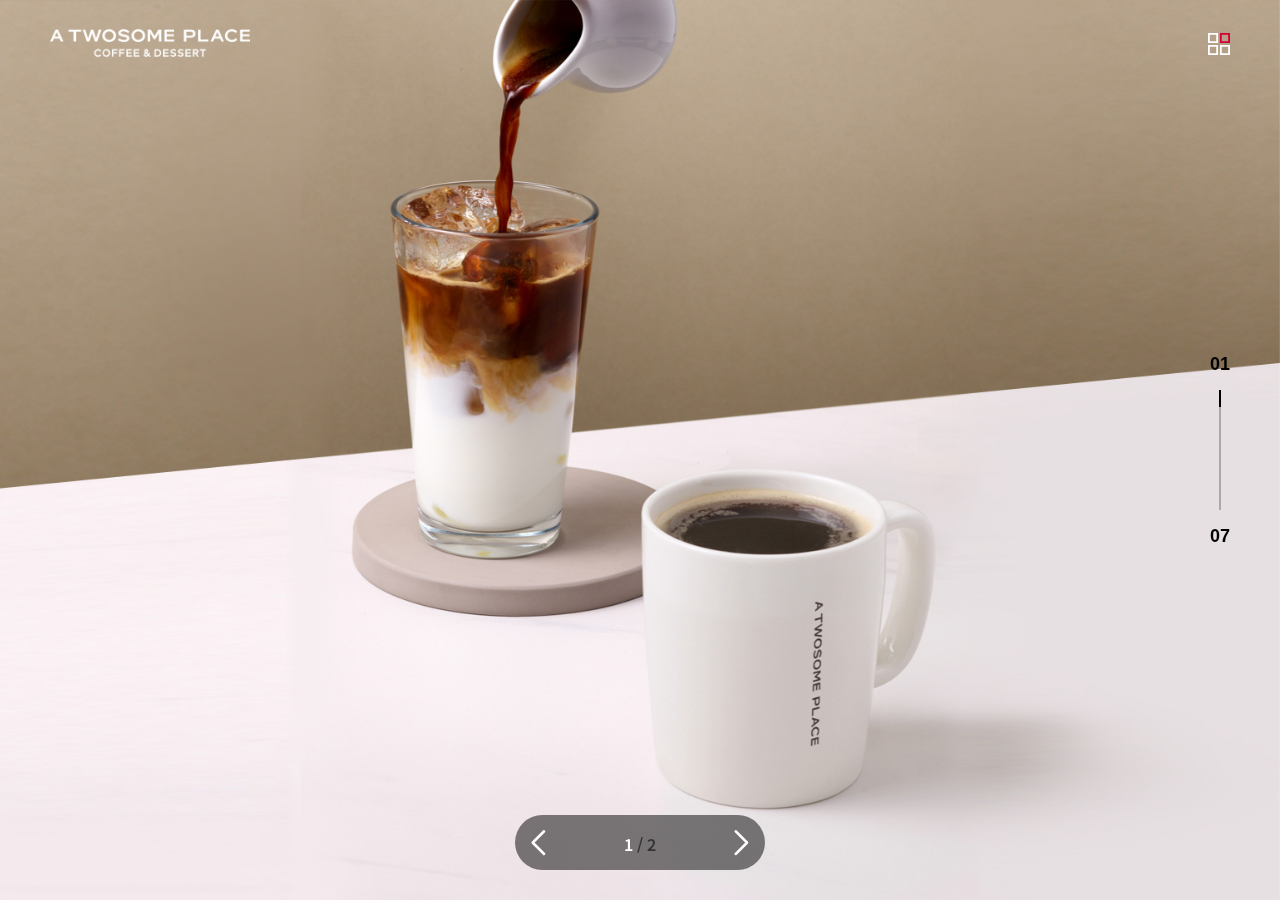
==== project02/index.html @ b37a08b4 "test.." ====
<!DOCTYPE html>
<html lang="ko">
<head>
    <meta charset="UTF-8">
    <meta http-equiv="X-UA-Compatible" content="IE=edge">
    <meta name="viewport" content="width=device-width, initial-scale=1.0">
    <title>투썸플레이스</title>
    
    <link rel="stylesheet" href="css/reset.css">
    <link rel="stylesheet" href="css/header_footer.css">
    <link rel="stylesheet" href="css/main.css">
    
    <link rel="stylesheet" href="https://cdnjs.cloudflare.com/ajax/libs/font-awesome/5.14.0/css/all.min.css">
    <link rel="stylesheet" href="https://unpkg.com/swiper/swiper-bundle.min.css"/>

    <script src="js/jquery-3.6.0.min.js"></script>
    <script src="js/header_footer.js"></script>
    <script src="js/main.js"></script>
</head>
<body>
    <header>
        <h1 class="logo"><a href="javascript:;">A TWOSOME PLACE</a></h1>

        <div class="blank"></div>
        <nav class="gnb">
            <ul>
                <li><a href="javascript:;">투썸플레이스 소개</a>
                    <ul class="submenu">
                        <li><a href="javascript:;">비전체계</a></li>
                        <li><a href="javascript:;">연혁</a></li>
                        <li><a href="javascript:;">BI</a></li>
                    </ul>
                </li>
                <li><a href="javascript:;">메뉴이야기</a>
                    <ul class="submenu">
                        <li><a href="javascript:;">커피이야기</a></li>
                        <li><a href="javascript:;">디저트이야기</a></li>
                        <li><a href="javascript:;">델리이야기</a></li>
                    </ul>
                </li>
                <li><a href="javascript:;">브랜드 지원</a>
                    <ul class="submenu">
                        <li><a href="javascript:;">로스팅 플랜트</a></li>
                        <li><a href="javascript:;">디저트 플랜트</a></li>
                        <li><a href="javascript:;">C&D센터</a></li>
                        <li><a href="javascript:;">SEP센터</a></li>
                    </ul>
                </li>
                <li><a href="javascript:;">가맹점 창업안내</a>
                    <ul class="submenu">
                        <li><a href="javascript:;">가맹점 개설 안내</a></li>
                        <li><a href="javascript:;">온라인 창업상담신청</a></li>
                    </ul>
                </li>
                <li><a href="javascript:;">새소식 & 공지</a>
                    <ul class="submenu">
                        <li><a href="javascript:;">공지사항</a></li>
                        <li><a href="javascript:;">보도자료</a></li>
                    </ul>
                </li>
            </ul>
        </nav>

        <!-- 모바일용 메뉴 -->
        <p class="MO_menu_btn">
            <a href="javascript:;">메뉴열기</a>
        </p>

        <div class="MO_menu_wrap">
            <div class="MO_head">
                <h1 class="logo"><a href="javascript:;">A TWOSOME PLACE</a></h1>
                <p class="close"><a href="javascript:;"></a></p>
            </div>
            <nav class="MO_gnb">
                <ul>
                    <li><a href="javascript:;">투썸플레이스 소개</a>
                        <ul class="submenu">
                            <li><a href="javascript:;">비전체계</a></li>
                            <li><a href="javascript:;">연혁</a></li>
                            <li><a href="javascript:;">BI</a></li>
                        </ul>
                    </li>
                    <li><a href="javascript:;">메뉴이야기</a>
                        <ul class="submenu">
                            <li><a href="javascript:;">커피이야기</a></li>
                            <li><a href="javascript:;">디저트이야기</a></li>
                            <li><a href="javascript:;">델리이야기</a></li>
                        </ul>
                    </li>
                    <li><a href="javascript:;">브랜드 지원</a>
                        <ul class="submenu">
                            <li><a href="javascript:;">로스팅 플랜트</a></li>
                            <li><a href="javascript:;">디저트 플랜트</a></li>
                            <li><a href="javascript:;">C&D센터</a></li>
                            <li><a href="javascript:;">SEP센터</a></li>
                        </ul>
                    </li>
                    <li><a href="javascript:;">가맹점 창업안내</a>
                        <ul class="submenu">
                            <li><a href="javascript:;">가맹점 개설 안내</a></li>
                            <li><a href="javascript:;">온라인 창업상담신청</a></li>
                        </ul>
                    </li>
                    <li><a href="javascript:;">새소식 & 공지</a>
                        <ul class="submenu">
                            <li><a href="javascript:;">공지사항</a></li>
                            <li><a href="javascript:;">보도자료</a></li>
                        </ul>
                    </li>
                </ul>
            </nav>
            <div class="menu-right">
                <!-- 사이드메뉴 -->
                <ul class="side_menu">
                    <li><a href="javascript:;">기업 및 단체구매안내</a></li>
                    <li><a href="javascript:;">Recruit</a></li>
                    <li><a href="javascript:;">가맹상담신청</a></li>
                </ul>
                <!-- sns 아이콘 -->
                <ul class="ico_sns">
                    <li><a href="javascript:;"><i class="fab fa-facebook-f"></i></a></li>
                    <li><a href="javascript:;"><i class="fab fa-instagram"></i></a></li>
                    <li><a href="javascript:;"><i class="fab fa-youtube"></i></a></li>
                </ul>
            </div>
        </div>
    </header>

    <div class="bodywrap">
        <!-- 스크롤 스와이퍼 -->
        <div class="swiper mySwiper first">
            <div class="section-wrap swiper-wrapper">
                <!-- 투썸 이미지 -->
                <section class="section1-slide mainSlide swiper-slide">
                    <div class="swiper infoSwiper01">
                        <div class="swiper-wrapper img-wrap">
                            <div class="swiper-slide"><a class="slide01" href="javascript:;"></a></div>
                            <div class="swiper-slide"><a class="slide02" href="javascript:;"></a></div>
                        </div>
                        <div class="btn-wrap">
                            <div class="swiper-button-next"></div>
                            <div class="swiper-button-prev"></div>
                            <div class="swiper-pagination"></div>
                        </div>
                    </div>
                </section>
                <!-- MENU STORY -->
                <section class="menu-story mainSlide swiper-slide">
                    <div>
                        <div class="contents-wrap">
                            <h1>MENU STORY</h1>
                            <div class="tab-menu">
                                <ul>
                                    <li class="active">
                                        <a href="javascript:;">
                                        <span>전문가의 섬세함으로 완성한 최상의 커피</span>
                                        <strong>COFFEE STORY</strong>
                                    </a></li>
                                    <li><a href="javascript:;">
                                        <span>다양한 프리미엄 케이크 & 디저트</span>
                                        <strong>DESSERT STORY</strong>
                                    </a></li>
                                    <li><a href="javascript:;">
                                        <span>가볍게 즐기는 맛있는 식사, 델리</span>
                                        <strong>DELI STORY</strong>
                                    </a></li>
                                </ul>
                            </div>
                            <div class="tab-content">
                                <div class="tab1 swiper infoSwiper02 active">
                                    <div class="tab-imgbox swiper-wrapper">
                                        <div class="tb-img swiper-slide">
                                            <a href="javascript:;"><img src="img/menu/coffee1.jpg" alt="스페니쉬 연유 라떼"></a>
                                        </div>
                                        <div class="tb-img swiper-slide">
                                            <a href="javascript:;"><img src="img/menu/coffee2.jpg" alt="롱블랙"></a>
                                        </div>
                                        <div class="tb-img swiper-slide">
                                            <a href="javascript:;"><img src="img/menu/coffee3.jpg" alt="TWG 1837 블랙티"></a>
                                        </div>
                                        <div class="tb-img swiper-slide">
                                            <a href="javascript:;"><img src="img/menu/coffee4.jpg" alt="스트로베리 피치 프라페"></a>
                                        </div>
                                    </div>
                                    <div class="btn-wrap">
                                        <div class="swiper-btn swiper-button-next"></div>
                                        <div class="swiper-btn swiper-button-prev"></div>
                                        <div class="txt">스페니쉬 연유 라떼</div>
                                    </div>
                                </div>
                                <div class="tab2 swiper infoSwiper02">
                                    <div class="tab-imgbox swiper-wrapper">
                                        <div class="tb-img swiper-slide">
                                            <a href="javascript:;"><img src="img/menu/dessert1.jpg" alt="스트로베리 초콜릿 생크림"></a>
                                        </div>
                                        <div class="tb-img swiper-slide">
                                            <a href="javascript:;"><img src="img/menu/dessert2.jpg" alt="마스카포네 티라미수"></a>
                                        </div>
                                        <div class="tb-img swiper-slide">
                                            <a href="javascript:;"><img src="img/menu/dessert3.jpg" alt="레드벨벳"></a>
                                        </div>
                                        <div class="tb-img swiper-slide">
                                            <a href="javascript:;"><img src="img/menu/dessert4.jpg" alt="뉴욕 치즈 케이크"></a>
                                        </div>
                                        <div class="tb-img swiper-slide">
                                            <a href="javascript:;"><img src="img/menu/dessert5.jpg" alt="아이스 박스"></a>
                                        </div>
                                        <div class="tb-img swiper-slide">
                                            <a href="javascript:;"><img src="img/menu/dessert6.jpg" alt="마카롱 세트(6개입)"></a>
                                        </div>
                                        <div class="tb-img swiper-slide">
                                            <a href="javascript:;"><img src="img/menu/dessert7.jpg" alt="소프트 아이스크림(컵)"></a>
                                        </div>
                                    </div>
                                    <div class="btn-wrap">
                                        <div class="swiper-btn swiper-button-next"></div>
                                        <div class="swiper-btn swiper-button-prev"></div>
                                        <div class="txt">스트로베리 초콜릿 생크림</div>
                                    </div>
                                </div>
                                <div class="tab3 swiper infoSwiper02">
                                    <div class="tab-imgbox swiper-wrapper">
                                        <div class="tb-img swiper-slide">
                                            <a href="javascript:;"><img src="img/menu/deli1.jpg" alt="B.E.L.T.샌드위치"></a>
                                        </div>
                                        <div class="tb-img swiper-slide">
                                            <a href="javascript:;"><img src="img/menu/deli2.jpg" alt="페스토 햄치즈 파니니"></a>
                                        </div>
                                        <div class="tb-img swiper-slide">
                                            <a href="javascript:;"><img src="img/menu/deli3.jpg" alt="클래식 루벤"></a>
                                        </div>
                                        <div class="tb-img swiper-slide">
                                            <a href="javascript:;"><img src="img/menu/deli4.jpg" alt="그릴드 치킨 샐러드"></a>
                                        </div>
                                        <div class="tb-img swiper-slide">
                                            <a href="javascript:;"><img src="img/menu/deli5.jpg" alt="크루아상"></a>
                                        </div>
                                    </div>
                                    <div class="btn-wrap">
                                        <div class="swiper-btn swiper-button-next"></div>
                                        <div class="swiper-btn swiper-button-prev"></div>
                                        <div class="txt">B.E.L.T.샌드위치</div>
                                    </div>
                                </div>
                            </div>
                        </div>
                    </div>
                    
                </section>
                <!-- 에이리스트 -->
                <section class="alist mainSlide swiper-slide">
                    <div class="bg">
                        <div class="contents-wrap">
                            <h1>에이리스트</h1>
                            <p>TWOSOME <br>
                                IN YOUR MUG, A LIST</p>
                            <p>언제 어디서나 여유롭게 즐기는 에이리스트</p>
                            <p>좋은 커피를 마셔야 비로소 하루가 시작되는 느낌이라면 하루에도 몇 번씩 그윽한 커피 향이 생각난다면 마음속 우선순위에 언제나 커피가 있는 당신이라면 잊지 말고 챙겨야 할 단 하나의 리스트, 투썸플레이스 에이리스트.</p>
                        </div>
                    </div>
                </section>
                <!-- BRAND SUPPORT -->
                <section class="brand mainSlide swiper-slide">
                    <div>
                        <div class="contents-wrap">
                            <h1>BRAND <br>
                                SUPPORT</h1>
                            <div class="content">
                                <div class="swiper infoSwiper03">
                                    <div class="swiper-wrapper">
                                        <div class="con-box swiper-slide">
                                            <div class="con_left">
                                                <p>Roasting Plant</p>
                                                <img src="img/brand/brand1.jpg" alt="로스팅 플랜트">
                                            </div>
                                            <div class="con_right">
                                                <div class="icon"></div>
                                                <a href="javascript:;"><strong>로스팅 플랜트</strong><span>next</span></a>
                                                <p>원두 로스팅부터 고객의 손에 들리는
                                                    한 잔의 커피까지, 최고의 커피 품질을
                                                    만듭니다.</p>
                                            </div>
                                        </div>
                                        <div class="con-box swiper-slide">
                                            <div class="con_left">
                                                <p>Dessert Plant</p>
                                                <img src="img/brand/brand2.jpg" alt="디저트 플랜트">
                                            </div>
                                            <div class="con_right">
                                                <div class="icon icon2"></div>
                                                <a href="javascript:;"><strong>디저트 플랜트</strong><span>next</span></a>
                                                <p>최고의 맛과 품질을 자랑하는
                                                    투썸플레이스의 디저트를 만듭니다.</p>
                                            </div>
                                        </div>
                                        <div class="con-box swiper-slide">
                                            <div class="con_left">
                                                <p>C&D Center</p>
                                                <img src="img/brand/brand3.jpg" alt="C&D센터">
                                            </div>
                                            <div class="con_right">
                                                <div class="icon icon3"></div>
                                                <a href="javascript:;"><strong>C&D센터</strong><span>next</span></a>
                                                <p>창의성을 바탕으로 고부가가치 제품
                                                    개발과 원가경쟁력을 갖춘 제품 체계를
                                                    만들어 고객의 만족도를 높이고,
                                                    더욱 투썸플레이스답게 만들어주는
                                                    곳입니다.</p>
                                            </div>
                                        </div>
                                        <div class="con-box swiper-slide">
                                            <div class="con_left">
                                                <p>SEP Center</p>
                                                <img src="img/brand/brand4.jpg" alt="SEP센터">
                                            </div>
                                            <div class="con_right">
                                                <div class="icon icon4"></div>
                                                <a href="javascript:;"><strong>SEP센터</strong><span>next</span></a>
                                                <p>투썸플레이스 SEP센터는 브랜드 가치를
                                                    만들어 내는 전문가 육성 센터입니다.</p>
                                            </div>
                                        </div>
                                    </div>
                                    <div class="btn-wrap">
                                        <div class="swiper-button-next"></div>
                                        <div class="swiper-button-prev"></div>
                                        <div class="swiper-pagination"></div>
                                    </div>
                                </div>
                            </div>
                        </div>
                    </div>
                </section>
                <!-- FRANCHISE -->
                <section class="franchise mainSlide swiper-slide">
                    <div class="contents-wrap">
                        <div class="txtwrap">
                            <h1>FRANCHISE</h1>
                            <h3>당신의 창업 성공 스토리, <br>
                            투썸플레이스가 함께합니다.</h3>
                            <p>향기로운 커피와 달콤한 디저트가 함께하는 프리미엄 디저트 <br>
                                카페 투썸플레이스. 투썸플레이스의 축적된 경험과 노하우를 <br>
                                바탕으로 여러분의 성공창업을 약속 드립니다.
                            </p>
                            <div class="gobtn">
                                <button>
                                    <a href="javascript:;">창업안내 바로가기<span>next</span></a>
                                    <span class="hover"></span>
                                </button>
                                <button>
                                    <a href="javascript:;">가맹상담 신청<span>next</span></a>
                                    <span class="hover"></span>
                                </button>
                            </div>
                        </div>
                        <!-- 애니메이션 영역 -->
                        <div class="aniwrap">
                            <div class="itembox ani01">
                                <div class="item item01">
                                    <div class="imgbox">
                                        <img src="img/franchise/img_store_01.png" alt="부산송정힐스점">
                                    </div>
                                    <p class="txt">부산송정힐스점</p>
                                </div>
                                <div class="item item02">
                                    <div class="imgbox">
                                        <img src="img/franchise/img_store_02.png" alt="왕산해수욕장점">
                                    </div>
                                    <p class="txt">왕산해수욕장점</p>
                                </div>
                                <div class="item item03">
                                    <div class="imgbox">
                                        <img src="img/franchise/img_store_03.png" alt="앞산스카이타운점">
                                    </div>
                                    <p class="txt">앞산스카이타운점</p>
                                </div>
                                <div class="item item04">
                                    <div class="imgbox">
                                        <img src="img/franchise/img_store_04.png" alt="춘천구봉산점">
                                    </div>
                                    <p class="txt">춘천구봉산점</p>
                                </div>
                                <div class="item item05">
                                    <div class="imgbox">
                                        <img src="img/franchise/img_store_05.png" alt="제주애월하귀점">
                                    </div>
                                    <p class="txt">제주애월하귀점</p>
                                </div>
                                <div class="item item06">
                                    <div class="imgbox">
                                        <img src="img/brand/brand1.jpg" alt="을지트윈타워점">
                                    </div>
                                    <p class="txt">을지트윈타워점</p>
                                </div>
                                <div class="item item07">
                                    <div class="imgbox">
                                        <img src="img/brand/brand2.jpg" alt="부산송정힐스점">
                                    </div>
                                    <p class="txt">부산송정힐스점</p>
                                </div>
                            </div>
                        </div>
                    </div>
                </section>
                <!-- NEWS &NOTICE -->
                <section class="news_notice mainSlide swiper-slide">
                    <div>
                        <div class="contents-wrap">
                            <div class="con-left">
                                <h1>NEWS <br>
                                    &NOTICE</h1>
                                    <div class="navi">
                                        <a class="news active" href="javascript:;">보도자료</a>
                                        <a class="notice" href="javascript:;">공지사항</a>
                                    </div>
                                    <div class="image"><img src="img/main_news_img.png" alt="이미지"></div>
                            </div>
    
                            <div class="con-right">
                                <div class="news-area">
                                    <ul>
                                        <li>
                                            <p>등록된 게시글이 없습니다.</p>
                                        </li>
                                    </ul>
                                </div>
                                <div class="notice-area">
                                    <ul>
                                        <li>
                                            <a href="javascript:;">
                                                <p>공지사항</p>
                                                <h5>고객센터 임시 운영 제한 안내</h5>
                                                <p>2021-11-07</p>
                                            </a>
                                        </li>
                                    </ul>
                                </div>
                            </div>
                        </div>
                    </di>
                </section>
                
                <!-- **푸터영역** -->
                <div id="main_footer" class="mainSlide swiper-slide">
                    <footer>
                        <div class="footerwrap">
                            <div class="footer_top">
                                <div class="ft_left">
                                    <ul>
                                        <li><a href="javascript:;">기업 및 단체구매안내</a></li>
                                        <li><a href="javascript:;">Recruit</a></li>
                                        <li><a href="javascript:;">가맹상담신청</a></li>
                                    </ul>
                                </div>
                                <div class="ft_right">
                                    <div class="adress">
                                        <h3>Address</h3>
                                        <p>서울특별시 중구 을지로 170, 8층(을지로4가, 을지트윈타워)투썸플레이스(주)</p>
                                    </div>
                                    <div class="cs">
                                        <h3>Customer Center</h3>
                                        <p>고객센터 : 1577-4410</p>
                                        <p>팩스 : 02-2058-6777</p>
                                    </div>
                                </div>
                            </div>
                            <div class="footer_bottom">
                                <div>
                                    <div class="ft_menu">
                                        <ul>
                                            <li><a href="javascript:;">이용약관</a></li>
                                            <li><a href="javascript:;">개인정보처리방침</a></li>
                                            <li><a href="javascript:;">위치기반서비스 이용약관</a></li>
                                            <li><a href="javascript:;">이메일 무단수집거부</a></li>
                                            <li><a href="javascript:;">법적고지</a></li>
                                            <li><a href="javascript:;">사업자정보확인</a></li>
                                        </ul>
                                    </div>
                                    <div class="ft_info">
                                        <div class="MO-ft-add">
                                            <div class="adress">
                                                <p>서울특별시 중구 을지로 170, 8층 <br>
                                                    (을지로4가, 을지트윈타워)투썸플레이스(주)</p>
                                            </div>
                                            <div class="cs">
                                                <p>고객센터 : 1577-4410</p>
                                                <p>팩스 : 02-2058-6777</p>
                                            </div>
                                        </div>
                                        <div>
                                            <p>대표이사 : 이영상</p>
                                            <p>개인정보보호책임자 : 장재호</p>
                                            <p>사업자등록번호 : 404-86-01054</p>
                                        </div>
                                        <div>
                                            <p>통신판매업종신고증 : 제 2018-서울중구-0353호</p>
                                            <p>대표이메일 :  helpmaster@twosome.co.kr</p>
                                        </div>
                                    </div>
                                    <div class="copy">
                                        <p>Copyright ⓒ 2021 A TWOSOME PLACE Co., LTD.</p>
                                        <p>All Rights Reserved.</p>
                                    </div>
                                </div>
                                
                                <div class="ft_sns">
                                    <ul class="ico_sns">
                                        <li><a href="javascript:;"><i class="fab fa-facebook-f"></i></a></li>
                                        <li><a href="javascript:;"><i class="fab fa-instagram"></i></a></li>
                                        <li><a href="javascript:;"><i class="fab fa-youtube"></i></a></li>
                                    </ul>
                                </div>
                            </div>
                        </div>
                    </footer>
                </div>
            </div>
            
            <div class="main-scroll-wrap">
                <div>
                    <span class="current">01</span>
                    <div class="swiper-pagination scroll"></div>
                    <span class="total">0</span>
                </div>
            </div>
            
        </div>
    </div>
    
    <!-- <footer>
        <div class="footerwrap">
            <div class="footer_top">
                <div class="ft_left">
                    <ul>
                        <li><a href="javascript:;">기업 및 단체구매안내</a></li>
                        <li><a href="javascript:;">Recruit</a></li>
                        <li><a href="javascript:;">가맹상담신청</a></li>
                    </ul>
                </div>
                <div class="ft_right">
                    <div class="adress">
                        <h3>Address</h3>
                        <p>서울특별시 중구 을지로 170, 8층(을지로4가, 을지트윈타워)투썸플레이스(주)</p>
                    </div>
                    <div class="cs">
                        <h3>Customer Center</h3>
                        <p>고객센터 : 1577-4410</p>
                        <p>팩스 : 02-2058-6777</p>
                    </div>
                </div>
            </div>
            <div class="footer_bottom">
                <div>
                    <div class="ft_menu">
                        <ul>
                            <li><a href="javascript:;">이용약관</a></li>
                            <li><a href="javascript:;">개인정보처리방침</a></li>
                            <li><a href="javascript:;">위치기반서비스 이용약관</a></li>
                            <li><a href="javascript:;">이메일 무단수집거부</a></li>
                            <li><a href="javascript:;">법적고지</a></li>
                            <li><a href="javascript:;">사업자정보확인</a></li>
                        </ul>
                    </div>
                    <div class="ft_info">
                        <div>
                            <p>대표이사 : 이영상</p>
                            <p>개인정보보호책임자 : 장재호</p>
                            <p>사업자등록번호 : 404-86-01054</p>
                        </div>
                        <div>
                            <p>통신판매업종신고증 : 제 2018-서울중구-0353호</p>
                            <p>대표이메일 :  helpmaster@twosome.co.kr</p>
                        </div>
                    </div>
                    <div class="copy">
                        <p>Copyright ⓒ 2021 A TWOSOME PLACE Co., LTD.</p>
                        <p>All Rights Reserved.</p>
                    </div>
                </div>
                
                <div class="ft_sns">
                    <ul class="ico_sns">
                        <li><a href="javascript:;"><i class="fab fa-facebook-f"></i></a></li>
                        <li><a href="javascript:;"><i class="fab fa-instagram"></i></a></li>
                        <li><a href="javascript:;"><i class="fab fa-youtube"></i></a></li>
                    </ul>
                </div>
            </div>
        </div>
    </footer> -->

    <script src="https://unpkg.com/swiper/swiper-bundle.min.js"></script>
    <script>
        // 모바일에서만 드래그 가능
        function isMobile() {return /Android|webOS|iPhone|iPad|iPod|BlackBerry|IEMobile|Opera Mini/i.test(navigator.userAgent);}

        
        // 메인페이지 스크롤슬라이드
        // var Myswiper = new Swiper(".mySwiper.first", {
        //     direction: "vertical",
        //     autoHeight : true,    //자동높이조절
        //     slidesPerView: "auto",
        //     spaceBetween: 0,
        //     speed: 1000,
        //     mousewheel: true,
        //     allowTouchMove : false,  //드래그 금지 (true: 드래그 가능)
        //     // touchRatio: 0,    //드래그 금지(이거아님)
        //     pagination: {
        //         el: ".swiper-pagination.scroll",
        //         type: "progressbar",
        //     },

        //     // 첫번째 섹션 header만 흰색
        //     on:{
                
        //         activeIndexChange:function(){
        //             var color_fff = function(){$('header>nav.gnb a').css('color','#fff');};
        //             var logo_white = function(){$('header>h1.logo>a').css('background-image','url(img/logo/logo_white.png)');};
        //             var menu_ico_white = function(){$('header>.MO_menu_btn>a').css('background-image','url(img/icon/ico_menu_white.svg)');};

        //             var color_333 = function(){$('header>nav.gnb a').css('color','#333');};
        //             var logo_black = function(){$('header>h1.logo>a').css('background-image','url(img/logo/logo_black.png)');};
        //             var menu_ico_black = function(){$('header>.MO_menu_btn>a').css('background-image','url(img/icon/ico_menu_black.svg)');};

        //             if(this.realIndex == 0){
        //                 // $('header>nav.gnb a').css('color','#fff');
        //                 // $('header>h1.logo>a').css('background-image','url(img/logo/logo_white.png)');
        //                 // $('header>.MO_menu_btn>a').css('background-image','url(img/icon/ico_menu_white.svg)');
        //                 color_fff();
        //                 logo_white();
        //                 menu_ico_white();
        //                 $('header>nav.gnb').mouseover(function(){
        //                     // $('header').addClass('on');
        //                     // $('header>nav.gnb a').css('color','#333');
        //                     // $('header>h1.logo>a').css('background-image','url(img/logo/logo_black.png)');
        //                     // $('header>.MO_menu_btn>a').css('background-image','url(img/icon/ico_menu_black.svg)');
        //                     color_333();
        //                     logo_black();
        //                     menu_ico_black();
        //                     $('header>nav.gnb .submenu, header>.blank').stop().slideDown();
        //                 });
        //                 $('header>nav.gnb').mouseout(function(){
        //                     // $('header').removeClass('on');
        //                     // $('header>nav.gnb a').css('color','#fff');
        //                     // $('header>h1.logo>a').css('background-image','url(img/logo/logo_white.png)');
        //                     // $('header>.MO_menu_btn>a').css('background-image','url(img/icon/ico_menu_white.svg)');
        //                     color_fff();
        //                     logo_white();
        //                     menu_ico_white();
        //                     $('header>nav.gnb .submenu, header>.blank').stop().slideUp();
        //                 });

        //             }else{
        //                 // $('header>nav.gnb a').css('color','#333');
        //                 // $('header>h1.logo>a').css('background-image','url(img/logo/logo_black.png)');
        //                 // $('header>.MO_menu_btn>a').css('background-image','url(img/icon/ico_menu_black.svg)');
        //                 color_333();
        //                 logo_black();
        //                 menu_ico_black();
        //             }
        //         },
        //         // 메인페이지 슬라이드 번호
        //         slideChange:function(){
        //             // alert(this.activeIndex+1);
        //             var actvIndex= this.activeIndex + 1
        //             $('.main-scroll-wrap span.current').html('0' + actvIndex);
        //         },

        //         // 마지막슬라이드(푸터영역) 높이값 조정
        //         reachEnd:function () {
        //             var ftHeight = $('#main_footer>footer').height();
        //             // console.log(ftHeight);
        //             new_ftHeight = ftHeight+100;
        //             $('#main_footer').height(new_ftHeight);
        //         }
        //     },
        // });

        MainSwiper()
        function MainSwiper() {
            // if(ww > 768 && Myswiper == undefined){
                if(isMobile() == false){    // PC버전
                    // alert('PC');
                    // var Myswiper = new Swiper(".mySwiper.first", {
                    //     direction: "vertical",
                    //     autoHeight : true,    //자동높이조절
                    //     slidesPerView: "auto",
                    //     spaceBetween: 0,
                    //     speed: 1000,
                    //     mousewheel: true,
                    //     allowTouchMove : false,  //드래그 금지 (true: 드래그 가능)
                    //     // touchRatio: 0,    //드래그 금지(이거아님)
                    //     pagination: {
                    //         el: ".swiper-pagination.scroll",
                    //         type: "progressbar",
                    //     },

                    //     // 첫번째 섹션 header만 흰색
                    //     on:{
                    //         activeIndexChange:function(){
                    //             var header_white = function(){
                    //                 $('header>nav.gnb a').css('color','#fff');
                    //                 $('header>h1.logo>a').css('background-image','url(img/logo/logo_white.png)');
                    //                 $('header>.MO_menu_btn>a').css('background-image','url(img/icon/ico_menu_white.svg)');
                    //             };
                    //             var header_black = function(){
                    //                 $('header>nav.gnb a').css('color','#333');
                    //                 $('header>h1.logo>a').css('background-image','url(img/logo/logo_black.png)');
                    //                 $('header>.MO_menu_btn>a').css('background-image','url(img/icon/ico_menu_black.svg)');
                    //             };

                    //             if(this.realIndex == 0){
                    //                 header_white();
                    //                 $('header>nav.gnb').mouseover(function(){
                    //                     header_black();
                    //                     $('header>nav.gnb .submenu, header>.blank').stop().slideDown();
                    //                 });
                    //                 $('header>nav.gnb').mouseout(function(){
                    //                     $('header>nav.gnb a, header>h1.logo>a, header>.MO_menu_btn>a').removeAttr("style");
                    //                     $('header>nav.gnb .submenu, header>.blank').stop().slideUp();
                    //                 });

                    //             }else{
                    //                 header_black();
                    //                 $('header>nav.gnb').mouseout(function(){
                    //                     header_black();
                    //                     $('header>nav.gnb .submenu, header>.blank').stop().slideUp();
                    //                 });
                    //             }

                    //             // 6,7 페이지에서 헤더 백그라운드 및 블러처리
                    //             if(this.realIndex >= 5){
                    //                 $('header').css({
                    //                     'background': 'rgba(255, 255, 255, 0.8)',
                    //                     'backdrop-filter': 'blur(5px)'
                    //                 });
                    //             }else{
                    //                 $('header').removeAttr("style");
                    //             }
                                
                    //         },
                    //         // 메인페이지 슬라이드 번호
                    //         slideChange:function(){
                    //             // alert(this.activeIndex+1);
                    //             var actvIndex= this.activeIndex + 1
                    //             $('.main-scroll-wrap span.current').html('0' + actvIndex);
                    //         },

                    //         // 마지막슬라이드(푸터영역) 높이값 조정
                    //         reachEnd:function () {
                    //             var ftHeight = $('#main_footer>footer').height();
                    //             // console.log(ftHeight);
                    //             new_ftHeight = ftHeight+100;
                    //             $('#main_footer').height(new_ftHeight);
                    //         }
                    //     },
                    // });

                    var Myswiper = new Swiper(".mySwiper.first", {
                        direction: "vertical",
                        autoHeight : true,    //자동높이조절
                        slidesPerView: "auto",
                        spaceBetween: 0,
                        speed: 1000,
                        mousewheel: true,
                        allowTouchMove : false,  //드래그 금지 (true: 드래그 가능)
                        // touchRatio: 0,    //드래그 금지(이거아님)
                        pagination: {
                            el: ".swiper-pagination.scroll",
                            type: "progressbar",
                        },

                        freeMode: true,     //섹션 여러개보이기(해상도 768보다 작을때에만)

                        // 첫번째 섹션 header만 흰색
                        on:{
                            activeIndexChange:function(){
                                var header_white = function(){
                                    $('header>nav.gnb a').css('color','#fff');
                                    $('header>h1.logo>a').css('background-image','url(img/logo/logo_white.png)');
                                    $('header>.MO_menu_btn>a').css('background-image','url(img/icon/ico_menu_white.svg)');
                                };
                                var header_black = function(){
                                    $('header>nav.gnb a').css('color','#333');
                                    $('header>h1.logo>a').css('background-image','url(img/logo/logo_black.png)');
                                    $('header>.MO_menu_btn>a').css('background-image','url(img/icon/ico_menu_black.svg)');
                                };

                                if(this.realIndex == 0){
                                    header_white();
                                    $('header>nav.gnb').mouseover(function(){
                                        header_black();
                                        $('header>nav.gnb .submenu, header>.blank').stop().slideDown();
                                    });
                                    $('header>nav.gnb').mouseout(function(){
                                        $('header>nav.gnb a, header>h1.logo>a, header>.MO_menu_btn>a').removeAttr("style");
                                        $('header>nav.gnb .submenu, header>.blank').stop().slideUp();
                                    });

                                }else{
                                    header_black();
                                    $('header>nav.gnb').mouseout(function(){
                                        header_black();
                                        $('header>nav.gnb .submenu, header>.blank').stop().slideUp();
                                    });
                                }

                                // 6,7 페이지에서 헤더 백그라운드 및 블러처리
                                if(this.realIndex >= 5){
                                    $('header').css({
                                        'background': 'rgba(255, 255, 255, 0.8)',
                                        'backdrop-filter': 'blur(5px)'
                                    });
                                }else{
                                    $('header').removeAttr("style");
                                }
                                
                            },
                            // 메인페이지 슬라이드 번호
                            slideChange:function(){
                                // alert(this.activeIndex+1);
                                var actvIndex= this.activeIndex + 1
                                $('.main-scroll-wrap span.current').html('0' + actvIndex);
                            },

                            // 마지막슬라이드(푸터영역) 높이값 조정
                            reachEnd:function () {
                                var ftHeight = $('#main_footer>footer').height();
                                // console.log(ftHeight);
                                new_ftHeight = ftHeight+100;
                                $('#main_footer').height(new_ftHeight);
                            }
                        },
                        
                        breakpoints: {
                            // 768px 보다 클 경우
                            768: {
                                freeMode: false,
                            
                                // 첫번째 섹션 header만 흰색
                                on:{
                                    activeIndexChange:function(){
                                        alert('d')
                                        var header_white = function(){
                                            $('header>nav.gnb a').css('color','#fff');
                                            $('header>h1.logo>a').css('background-image','url(img/logo/logo_white.png)');
                                            $('header>.MO_menu_btn>a').css('background-image','url(img/icon/ico_menu_white.svg)');
                                        };
                                        var header_black = function(){
                                            $('header>nav.gnb a').css('color','#333');
                                            $('header>h1.logo>a').css('background-image','url(img/logo/logo_black.png)');
                                            $('header>.MO_menu_btn>a').css('background-image','url(img/icon/ico_menu_black.svg)');
                                        };

                                        if(this.realIndex == 0){
                                            header_white();
                                            $('header>nav.gnb').mouseover(function(){
                                                header_black();
                                                $('header>nav.gnb .submenu, header>.blank').stop().slideDown();
                                            });
                                            $('header>nav.gnb').mouseout(function(){
                                                $('header>nav.gnb a, header>h1.logo>a, header>.MO_menu_btn>a').removeAttr("style");
                                                $('header>nav.gnb .submenu, header>.blank').stop().slideUp();
                                            });

                                        }else{
                                            header_black();
                                            $('header>nav.gnb').mouseout(function(){
                                                header_black();
                                                $('header>nav.gnb .submenu, header>.blank').stop().slideUp();
                                            });
                                        }

                                        // 6,7 페이지에서 헤더 백그라운드 및 블러처리
                                        if(this.realIndex >= 5){
                                            $('header').css({
                                                'background': 'rgba(255, 255, 255, 0.8)',
                                                'backdrop-filter': 'blur(5px)'
                                            });
                                        }else{
                                            $('header').removeAttr("style");
                                        }
                                        
                                    },
                                    // // 메인페이지 슬라이드 번호
                                    // slideChange:function(){
                                    //     // alert(this.activeIndex+1);
                                    //     var actvIndex= this.activeIndex + 1
                                    //     $('.main-scroll-wrap span.current').html('0' + actvIndex);
                                    // },
                                },
                            }
                        }
                    });

                    // console.log(Myswiper)
                }if(isMobile() == true){    // 모바일버전
                    // alert('모바일');
                    var Myswiper = new Swiper(".mySwiper.first", {
                        direction: "vertical",
                        autoHeight : true,    //자동높이조절
                        slidesPerView: "auto",
                        spaceBetween: 0,
                        speed: 1000,
                        mousewheel: true,
                        allowTouchMove : true,  //드래그 금지 (true: 드래그 가능)
                        // touchRatio: 0,    //드래그 금지(이거아님)
                        pagination: {
                            el: ".swiper-pagination.scroll",
                            type: "progressbar",
                        },

                        // 첫번째 섹션 header만 흰색
                        on:{
                            activeIndexChange:function(){
                                var header_white = function(){
                                    $('header>nav.gnb a').css('color','#fff');
                                    $('header>h1.logo>a').css('background-image','url(img/logo/logo_white.png)');
                                    $('header>.MO_menu_btn>a').css('background-image','url(img/icon/ico_menu_white.svg)');
                                };
                                var header_black = function(){
                                    $('header>nav.gnb a').css('color','#333');
                                    $('header>h1.logo>a').css('background-image','url(img/logo/logo_black.png)');
                                    $('header>.MO_menu_btn>a').css('background-image','url(img/icon/ico_menu_black.svg)');
                                };

                                if(this.realIndex == 0){
                                    header_white();
                                    $('header>nav.gnb').mouseover(function(){
                                        header_black();
                                        $('header>nav.gnb .submenu, header>.blank').stop().slideDown();
                                    });
                                    $('header>nav.gnb').mouseout(function(){
                                        $('header>nav.gnb a, header>h1.logo>a, header>.MO_menu_btn>a').removeAttr("style");
                                        $('header>nav.gnb .submenu, header>.blank').stop().slideUp();
                                    });

                                }else{
                                    header_black();
                                    $('header>nav.gnb').mouseout(function(){
                                        header_black();
                                        $('header>nav.gnb .submenu, header>.blank').stop().slideUp();
                                    });
                                }

                                // 6,7 페이지에서 헤더 백그라운드 및 블러처리
                                if(this.realIndex >= 5){
                                    $('header').css({
                                        'background': 'rgba(255, 255, 255, 0.8)',
                                        'backdrop-filter': 'blur(5px)'
                                    });
                                }else{
                                    $('header').removeAttr("style");
                                }
                                
                            },
                            // 메인페이지 슬라이드 번호
                            slideChange:function(){
                                // alert(this.activeIndex+1);
                                var actvIndex= this.activeIndex + 1
                                $('.main-scroll-wrap span.current').html('0' + actvIndex);
                            },

                            // 마지막슬라이드(푸터영역) 높이값 조정
                            reachEnd:function () {
                                var ftHeight = $('#main_footer>footer').height();
                                // console.log(ftHeight);
                                new_ftHeight = ftHeight+100;
                                $('#main_footer').height(new_ftHeight);
                            }
                        },
                    });
                }
            }
            // if (ww <= 768 && Myswiper != undefined) {
            // // } if (ww <= 768) {
            //     Myswiper.destroy();
            //     Myswiper = undefined;
            //     $('.bodywrap>.mySwiper').removeClass('swiper');
            //     $('.bodywrap section.mainSlide').removeClass('swiper-slide');
            //     $('.bodywrap section,section>div').removeAttr('style');
            // }
        // }
        // MainSwiper();

        // $(window).on('resize', function () {
        //     ww = $(window).width();
        //     resizeSwiper()
        // });

        // $(window).on('resize',function(){
        //     // ww = $(window).width();
        //     resizeSwiper();
        // });

        function resizeSwiper(){
            var ww = $(window).width();
            if(ww > 768){
                // $('.bodywrap>.mySwiper').addClass('swiper').addClass('first');
                // $('.bodywrap>.mySwiper>.section-wrap').addClass('swiper-wrapper');
                // $('.bodywrap>.mySwiper>.section-wrap>section').addClass('swiper-slide');
                // MainSwiper(); 
            }if(ww <= 768){
                // $('.bodywrap>.mySwiper').removeClass().addClass('mySwiper');
                // // $('.bodywrap>.mySwiper>.section-wrap').removeClass('swiper-wrapper');
                // $('.bodywrap>.mySwiper>.section-wrap').removeClass('swiper-wrapper').removeAttr('aria-live');
                // $('.bodywrap>.mySwiper>.section-wrap>section').removeClass('swiper-slide');

                // $('.bodywrap>.mySwiper').on('wheel', function(e){
                //     console.log('whell');
                //     return false;
                // });
            
                // var MOswiper = new Swiper(".mySwiper.first", {
                //     direction: "vertical",
                //     slidesPerView: "auto",
                //     freeMode: true,
                //     scrollbar: {
                //     el: ".swiper-scrollbar",
                //     },
                //     mousewheel: true,
                // });

                // $('.bodywrap>.mySwiper').removeAttr('style').css({'height': '100%'});
                // $('.bodywrap>.mySwiper>.section-wrap').removeAttr('style').css({'height': '100%', 'display': 'block'});
            }
        }
        resizeSwiper();
        

        // 메인페이지 스크롤슬라이드
        // if(isMobile() == false){    // PC버전
        //     // alert('PC');
        //     var Myswiper = new Swiper(".mySwiper.first", {
        //         direction: "vertical",
        //         autoHeight : true,    //자동높이조절
        //         slidesPerView: "auto",
        //         spaceBetween: 0,
        //         speed: 1000,
        //         mousewheel: true,
        //         allowTouchMove : false,  //드래그 금지 (true: 드래그 가능)
        //         // touchRatio: 0,    //드래그 금지(이거아님)
        //         pagination: {
        //             el: ".swiper-pagination.scroll",
        //             type: "progressbar",
        //         },

        //         // 첫번째 섹션 header만 흰색
        //         on:{
        //             activeIndexChange:function(){
        //                 var header_white = function(){
        //                     $('header>nav.gnb a').css('color','#fff');
        //                     $('header>h1.logo>a').css('background-image','url(img/logo/logo_white.png)');
        //                     $('header>.MO_menu_btn>a').css('background-image','url(img/icon/ico_menu_white.svg)');
        //                 };
        //                 var header_black = function(){
        //                     $('header>nav.gnb a').css('color','#333');
        //                     $('header>h1.logo>a').css('background-image','url(img/logo/logo_black.png)');
        //                     $('header>.MO_menu_btn>a').css('background-image','url(img/icon/ico_menu_black.svg)');
        //                 };

        //                 if(this.realIndex == 0){
        //                     header_white();
        //                     $('header>nav.gnb').mouseover(function(){
        //                         header_black();
        //                         $('header>nav.gnb .submenu, header>.blank').stop().slideDown();
        //                     });
        //                     $('header>nav.gnb').mouseout(function(){
        //                         $('header>nav.gnb a, header>h1.logo>a, header>.MO_menu_btn>a').removeAttr("style");
        //                         $('header>nav.gnb .submenu, header>.blank').stop().slideUp();
        //                     });

        //                 }else{
        //                     header_black();
        //                     $('header>nav.gnb').mouseout(function(){
        //                         header_black();
        //                         $('header>nav.gnb .submenu, header>.blank').stop().slideUp();
        //                     });
        //                 }

        //                 // 6,7 페이지에서 헤더 백그라운드 및 블러처리
        //                 if(this.realIndex >= 5){
        //                     $('header').css({
        //                         'background': 'rgba(255, 255, 255, 0.8)',
        //                         'backdrop-filter': 'blur(5px)'
        //                     });
        //                 }else{
        //                     $('header').removeAttr("style");
        //                 }
                        
        //             },
        //             // 메인페이지 슬라이드 번호
        //             slideChange:function(){
        //                 // alert(this.activeIndex+1);
        //                 var actvIndex= this.activeIndex + 1
        //                 $('.main-scroll-wrap span.current').html('0' + actvIndex);
        //             },

        //             // 마지막슬라이드(푸터영역) 높이값 조정
        //             reachEnd:function () {
        //                 var ftHeight = $('#main_footer>footer').height();
        //                 // console.log(ftHeight);
        //                 new_ftHeight = ftHeight+100;
        //                 $('#main_footer').height(new_ftHeight);
        //             }
        //         },
        //     });

        // }if(isMobile() == true){    // 모바일버전
        //     // alert('모바일');
        //     var Myswiper = new Swiper(".mySwiper.first", {
        //         direction: "vertical",
        //         autoHeight : true,    //자동높이조절
        //         slidesPerView: "auto",
        //         spaceBetween: 0,
        //         speed: 1000,
        //         mousewheel: true,
        //         allowTouchMove : true,  //드래그 금지 (true: 드래그 가능)
        //         // touchRatio: 0,    //드래그 금지(이거아님)
        //         pagination: {
        //             el: ".swiper-pagination.scroll",
        //             type: "progressbar",
        //         },

        //         // 첫번째 섹션 header만 흰색
        //         on:{
        //             activeIndexChange:function(){
        //                 var header_white = function(){
        //                     $('header>nav.gnb a').css('color','#fff');
        //                     $('header>h1.logo>a').css('background-image','url(img/logo/logo_white.png)');
        //                     $('header>.MO_menu_btn>a').css('background-image','url(img/icon/ico_menu_white.svg)');
        //                 };
        //                 var header_black = function(){
        //                     $('header>nav.gnb a').css('color','#333');
        //                     $('header>h1.logo>a').css('background-image','url(img/logo/logo_black.png)');
        //                     $('header>.MO_menu_btn>a').css('background-image','url(img/icon/ico_menu_black.svg)');
        //                 };

        //                 if(this.realIndex == 0){
        //                     header_white();
        //                     $('header>nav.gnb').mouseover(function(){
        //                         header_black();
        //                         $('header>nav.gnb .submenu, header>.blank').stop().slideDown();
        //                     });
        //                     $('header>nav.gnb').mouseout(function(){
        //                         $('header>nav.gnb a, header>h1.logo>a, header>.MO_menu_btn>a').removeAttr("style");
        //                         $('header>nav.gnb .submenu, header>.blank').stop().slideUp();
        //                     });

        //                 }else{
        //                     header_black();
        //                     $('header>nav.gnb').mouseout(function(){
        //                         header_black();
        //                         $('header>nav.gnb .submenu, header>.blank').stop().slideUp();
        //                     });
        //                 }

        //                 // 6,7 페이지에서 헤더 백그라운드 및 블러처리
        //                 if(this.realIndex >= 5){
        //                     $('header').css({
        //                         'background': 'rgba(255, 255, 255, 0.8)',
        //                         'backdrop-filter': 'blur(5px)'
        //                     });
        //                 }else{
        //                     $('header').removeAttr("style");
        //                 }
                        
        //             },
        //             // 메인페이지 슬라이드 번호
        //             slideChange:function(){
        //                 // alert(this.activeIndex+1);
        //                 var actvIndex= this.activeIndex + 1
        //                 $('.main-scroll-wrap span.current').html('0' + actvIndex);
        //             },

        //             // 마지막슬라이드(푸터영역) 높이값 조정
        //             reachEnd:function () {
        //                 var ftHeight = $('#main_footer>footer').height();
        //                 // console.log(ftHeight);
        //                 new_ftHeight = ftHeight+100;
        //                 $('#main_footer').height(new_ftHeight);
        //             }
        //         },
        //     });
        // }

        
        // 섹션1 이미지슬라이드
        var swiper = new Swiper(".infoSwiper01", {
            slidesPerView: 1,
            spaceBetween: 0,
            loop: true,
            pagination: {
            el: ".swiper-pagination",
            type: "fraction",
            },
            navigation: {
            nextEl: ".swiper-button-next",
            prevEl: ".swiper-button-prev",
            },
        });

      // 섹션2 이미지슬라이드
        var swiper = new Swiper(".infoSwiper02", {
            slidesPerView: 1,
            spaceBetween: 30,
            loop: true,
            touchRatio: 0,
            pagination: {
            el: ".swiper-pagination",
            clickable: true,
            },
            navigation: {
            nextEl: ".swiper-button-next",
            prevEl: ".swiper-button-prev",
            },

            breakpoints: {
                // 768px 보다 클 경우
                768: {
                    slidesPerView: "4",
                }
            }
        });

        // 섹션4 이미지슬라이드
        var swiper = new Swiper(".infoSwiper03", {
            slidesPerView: 1.2,
            spaceBetween: 40,
            loop: true,
            pagination: {
            el: ".swiper-pagination",
            type: "fraction",
            },
            navigation: {
            nextEl: ".swiper-button-next",
            prevEl: ".swiper-button-prev",
            },
        });
      </script>
</body>
</html>
---- project02/css/header_footer.css ----
@charset "UTF-8";
@import url('https://fonts.googleapis.com/css2?family=Noto+Sans+KR:wght@100;300;400;500;700;900&display=swap');
@import url('https://fonts.googleapis.com/css2?family=Raleway:wght@400;900&display=swap');

html,body{
    color: #333;
    font-family: 'Noto Sans KR', sans-serif;
    word-break: keep-all;
}

/* ----- 헤더 시작 ----- */
header{
    height: 100px;
    display: flex;
    justify-content: space-between;
    align-items: center;
    width: 100%;
    transition: all 0.4s;

    /* 헤더고정 */
    position: fixed;
    width: 100%;
    z-index: 5;
    background-color: transparent;
}
header.on{background: #fff;}
header>h1.logo{
    width: 216px;
    height: 30px;
    overflow: hidden;
    padding: 0 60px;
    z-index: 10;
}
header>h1.logo>a{
    width: 100%; height: 100%;
    background-image: url(../img/logo/logo_white.png);
    background-repeat: no-repeat;
    background-size: 100%;
    display: block;
    text-indent: -99999px;
    overflow: hidden;
    transition: all 0.4s;
}
header.on>h1.logo>a{background-image: url(../img/logo/logo_black.png);}
header>.blank{
    width: 100%;
    height: 300px;
    background: #fff;
    position: absolute;
    top: 0; left: 0;
    display: none;
    
    box-shadow: 0px 5px 10px rgba(39, 39, 39, 0.1);
}
header>nav.gnb{
    width: 1000px; color: #333;
    position: absolute; left: 50%; top: 38px;
    transform: translateX(-50%);
    white-space: nowrap;

    width: 100%;
}
header>nav.gnb>ul{
    display: flex;
    justify-content: space-between;
    /* width: 100%; */
    padding: 0 310px;
}
header>nav.gnb>ul>li>a{
    display: block;
    font-size: 18px; font-weight: 600;
    color: #fff;
    transition: all 0.4s;
}
header.on>nav.gnb>ul>li>a{
    color: #333;
}
header>nav.gnb .submenu{
    display: none;
    margin-top: 40px;
}
header>nav.gnb .submenu>li {
    margin-bottom: 24px;
}
header>nav.gnb .submenu a{
    font-size: 16px; font-weight: 500; display: block;
}

header>.MO_menu_btn{
    width: 24px;
    height: 24px;
    padding: 0 60px 0 120px;
    z-index: 10;
}
header>.MO_menu_btn>a{
    width: 100%; height: 100%;
    background-image: url(../img/icon/ico_menu_white.svg);
    background-repeat: no-repeat; background-size: 100%;
    display: block;
    text-indent: -99999px;
    overflow: hidden;
    transition: all 0.4s;
}
header.on>.MO_menu_btn>a{
    background-image: url(../img/icon/ico_menu_black.svg);
}

/* 모바일용 메뉴 */
header>.MO_menu_wrap{
    width: 100vw; height: 100vh;
    background: #222; opacity: 0;
    position: fixed; left: 100%; top: 0;
    z-index: 99; transition: all 0.3s;
    white-space: nowrap;
}
header>.MO_menu_wrap>.MO_head{
    width: 100%; height: 100px;
    display: flex;
    justify-content: space-between;
    align-items: center;
    
    position: fixed;
}
header>.MO_menu_wrap h1.logo{
    width: 216px;
    height: 30px;
    overflow: hidden;
    padding: 0 60px;
    z-index: 10;
}
header>.MO_menu_wrap h1.logo>a{
    width: 100%; height: 100%;
    background-image: url(../img/logo/logo_white.png);
    background-repeat: no-repeat;
    background-size: 100%;
    display: block;
    text-indent: -99999px;
    overflow: hidden;
    transition: all 0.4s;
}

header>.MO_menu_wrap .close{
    width: 24px;
    height: 24px;
    padding: 0 60px 0 120px;
    z-index: 10;
}
header>.MO_menu_wrap .close>a{
    width: 100%; height: 100%;
    background-image: url(../img/icon/ico_menu_close.svg);
    background-repeat: no-repeat;
    display: block;
    text-indent: -99999px;
    overflow: hidden;
    transition: all 0.4s;
}

header>.MO_menu_wrap>nav.MO_gnb{
    position: relative;
    top: 50%;
    /* left: 350px; */
    /* transform: translateY(-50%); */
    left: 35%;
    transform: translate(-50%, -50%);
    width: 402px;
}
header>.MO_menu_wrap>.MO_gnb>ul>li{
    margin-bottom: 40px;
    padding-left: 60px; opacity: 0; transition: all 0.3s;
}

header>.MO_menu_wrap>.MO_gnb>ul>li:nth-child(1){transition-delay: 0.4s;}
header>.MO_menu_wrap>.MO_gnb>ul>li:nth-child(2){transition-delay: 0.55s;}
header>.MO_menu_wrap>.MO_gnb>ul>li:nth-child(3){transition-delay: 0.63s;}
header>.MO_menu_wrap>.MO_gnb>ul>li:nth-child(4){transition-delay: 0.75s;}
header>.MO_menu_wrap>.MO_gnb>ul>li:nth-child(5){transition-delay: 0.86s; margin-bottom: 0;}

header>.MO_menu_wrap>.MO_gnb>ul>li>a{
    display: flex; width: fit-content; position: relative;
    font-size: 48px; font-weight: 800;
    color: #fff; line-height: 1.5;
    transition: all 0.3s;
}
header>.MO_menu_wrap>.MO_gnb>ul>li>a:hover{padding-left: 35px;}
header>.MO_menu_wrap>.MO_gnb>ul>li>a:hover:before{
    display: block; content: '';
    position: absolute; left: 0; top: 0;
    width: 12px; height: 12px;
    background: #e10a42;
}

header>.MO_menu_wrap>.MO_gnb .submenu {
    position: absolute; left: 550px; top: 20px;
    opacity: 0; transition: all 0.3s;
}
header>.MO_menu_wrap>.MO_gnb>ul>li.active .submenu{
    opacity: 1;
}
header>.MO_menu_wrap>.MO_gnb .submenu li{margin-bottom: 32px;}
header>.MO_menu_wrap>.MO_gnb .submenu a{
    font-size: 32px; font-weight: 700;
    color: #fff; line-height: 1.5;
    display: block;
}

header>.MO_menu_wrap>.menu-right{
    position: absolute; right: 60px; bottom: 80px;
}
header>.MO_menu_wrap>.menu-right a{color: #999;}
header>.MO_menu_wrap>.menu-right>.side_menu{text-align: right;}
header>.MO_menu_wrap>.menu-right>.side_menu li{margin-top: 30px;}
header>.MO_menu_wrap>.menu-right>.side_menu a{font-size: 20px; font-weight: 500;}

header>.MO_menu_wrap>.menu-right>.ico_sns{
    text-align: right; margin-top: 50px;
}
header>.MO_menu_wrap>.menu-right>.ico_sns li{
    display: inline-block;
    margin-left: 10px;
}
header>.MO_menu_wrap>.menu-right>.ico_sns a{
    display: block;
    width: 32px;
    height: 32px; line-height: 32px;
    border: 1px solid #888;
    border-radius: 50%;
    box-sizing: border-box;
    text-align: center;
}
header>.MO_menu_wrap>.menu-right>.ico_sns a>i{
    font-size: 15px;
    color: #888;
}
header>.MO_menu_wrap>.menu-right>.ico_sns li:nth-child(2) i{
    font-size: 18px;
}

/* ----- 헤더 끝 ----- */



/* ----- 푸터 시작 ----- */
footer{
    
    /* height: 500px; */
    /* height: auto !important; */
    background-color: #222;
    color: #fff;
    padding: 50px 0;
}
.footerwrap{
    max-width: 1200px;
    margin: 0 auto; padding: 0 50px;
}
.footer_top{
    display: flex;
    justify-content: space-between;
    align-items: flex-end;
    border-bottom: 1px solid rgba(255, 255, 255, 0.2);
    padding-bottom: 50px;
}
.footer_top>.ft_left li{
    margin-top: 25px;
}
.footer_top>.ft_left li:first-child{
    margin-top: 0;
}
.footer_top>.ft_left a{
    font-size: 24px;
    font-weight: 600;
}
.footer_top>.ft_right>div{
    margin-top: 30px;
}
.footer_top>.ft_right>div:first{
    margin-top: 0;
}
.footer_top>.ft_right>div>h3{
    font-size: 16px;
    margin-bottom: 10px;
}
.footer_top>.ft_right>div>p{
    font-size: 14px; color: #888;
}
.footer_top>.ft_right>.cs>p{
    display: inline-block;
    margin-right: 15px;
}
.footer_top>.ft_right>.cs>p:last-child{
    margin-right: 0;
}

.footer_bottom{
    margin-top: 50px;
    font-size: 14px;
}
.footer_bottom .ft_menu{margin-bottom: 20px; white-space: nowrap;}
.footer_bottom .ft_menu>ul{
    display: flex; flex-wrap: wrap;
}
.footer_bottom .ft_menu>ul>li{
    margin-right: 40px;
}
.footer_bottom .ft_menu>ul>li>a{
    font-weight: 600;
}
.footer_bottom .ft_info{
    color: #888;
    margin-bottom: 15px;
}
.footer_bottom .ft_info>div{
    display: flex;
    line-height: 25px;
}
.footer_bottom .ft_info>div>p{
    margin-right: 20px;
}
.footer_bottom .ft_info>div>p::after{
    content: '|';
    margin-left: 20px;
}
.footer_bottom .copy{
    font-size: 12px;
    color: #888;
    display: flex;
    margin-bottom: 20px;
}
.footer_bottom .ft_sns>.ico_sns{
    text-align: right;
}
.footer_bottom .ft_sns li{
    display: inline-block;
    margin-left: 10px;
}
.footer_bottom .ft_sns a{
    display: block;
    width: 32px;
    height: 32px; line-height: 32px;
    border: 1px solid #888;
    border-radius: 50%;
    box-sizing: border-box;
    text-align: center;
}
.footer_bottom .ft_sns a>i{
    font-size: 15px;
    color: #888;
}
.footer_bottom .ft_sns li:nth-child(2) i{
    font-size: 18px;
}

.footer_bottom .ft_info>.MO-ft-add{display: none;}

/* ----- 푸터 끝 ----- */


/*  반응형  */
/* @media screen and (max-width:1600px){
    header>h1.logo{width: 150px; height: 24px;}
    header>nav.gnb{width: 600px;}
    header>nav.gnb>ul>li>a, header>nav.gnb .submenu a{font-size: 14px;}
} */

@media screen and (max-width:1280px){
    header{height: 88px;}
    header>h1.logo{width: 200px; height: 30px; padding: 0 50px;}
    header>nav.gnb{display: none;}
    header>.MO_menu_btn{width: 22px; height: 22px; padding-right: 50px;}

    header>.MO_menu_wrap>nav.MO_gnb{
        width: auto; left: 50px; transform: translateY(-50%);
    }
    header>.MO_menu_wrap>.MO_gnb>ul>li>a{font-size: 32px;}
    header>.MO_menu_wrap>.MO_gnb .submenu{left: 450px; top: 12px;}
    header>.MO_menu_wrap>.MO_gnb .submenu li{margin-bottom: 24px;}
    header>.MO_menu_wrap>.MO_gnb .submenu a{font-size: 24px;}
    header>.MO_menu_wrap>.menu-right>.side_menu a{font-size: 16px;}
    header>.MO_menu_wrap>.menu-right>.side_menu li{margin-top: 22px;}
    header>.MO_menu_wrap>.menu-right>.ico_sns{margin-top: 30px;}
}

@media screen and (max-width:1024px){
    /* header{height: 88px;}
    header>h1.logo{width: 200px; height: 30px; padding: 0 50px;}
    header>nav.gnb{display: none;}
    header>.MO_menu_btn{width: 22px; height: 22px; padding-right: 50px;} */

    .footer_top>.ft_left a{font-size: 20px;}
    .footer_top>.ft_right>div>h3{font-size: 14px;}
    .footer_top>.ft_right>div>p{font-size: 12px;}
    .footer_bottom{font-size: 12px;}
}

@media screen and (max-width: 768px){
    header, header>.MO_menu_wrap>.MO_head{height: 55px;}
    header>h1.logo, header>.MO_menu_wrap h1.logo{width: 140px; height: 20px; padding: 0 30px;}
    header>.MO_menu_btn, header>.MO_menu_wrap .close{padding-right: 30px;}

    header>.MO_menu_wrap>nav.MO_gnb{left: 30px; top: 120px; transform: none;}
    header>.MO_menu_wrap>.MO_gnb>ul>li{margin-bottom: 25px;}
    header>.MO_menu_wrap>.MO_gnb>ul>li>a{font-size: 24px;}
    header>.MO_menu_wrap>.MO_gnb .submenu{left: 300px; top: 10px;}
    header>.MO_menu_wrap>.MO_gnb .submenu a{font-size: 18px;}
    header>.MO_menu_wrap>.menu-right{left: 30px; right: 30px; bottom: 100px;}
    header>.MO_menu_wrap>.menu-right>.side_menu{text-align: left;}
    header>.MO_menu_wrap>.menu-right>.side_menu a{font-size: 15px;}
    header>.MO_menu_wrap>.menu-right>.ico_sns{text-align: left;}
    header>.MO_menu_wrap>.menu-right>.ico_sns li:first-child{margin-left: 0;}
    header>.MO_menu_wrap>.menu-right:before {
        border-bottom: 1px solid rgba(255, 255, 255, 0.2);
        content: ''; display: block; margin-bottom: 50px;
    }
    

    footer{padding: 32px 0;}
    .footerwrap{padding: 0 30px;}
    .footer_top{padding-bottom: 32px;}
    .footer_top>.ft_left li{margin-top: 20px}
    .footer_top>.ft_left a{font-size: 18px;}
    .footer_top>.ft_right{display: none;}
    .footer_bottom{margin-top: 32px;}
    .footer_bottom .ft_menu>ul>li{margin-right: 15px; line-height: 1.8;}
    .footer_bottom .ft_info{margin-bottom: 10px;}
    .footer_bottom .ft_info>.MO-ft-add{display: block;}
    .footer_bottom .ft_info>.MO-ft-add>.adress>p{line-height: 1.5; margin-bottom: 3px;}
    .footer_bottom .ft_info>.MO-ft-add>.cs{display: flex;}
    .footer_bottom .ft_info>div{display: block;}
    .footer_bottom .copy{display: block; font-size: 10px; line-height: 1.5;}
    .footer_bottom .ft_info>div>p::after{content: none;}
    .footer_bottom .ft_sns>.ico_sns{text-align: left;}
    .footer_bottom .ft_sns li:first-child{margin-left: 0;}
}
---- project02/css/main.css ----
/* 메인페이지 css */

.bodywrap section{
    position: relative;
    width: 100%;
    height: 100%;
}
/* .bodywrap>.swiper{height: 100vh;} */

/* 메인 이미지 슬라이드 영역(section1) */
.section1-slide .img-wrap a{
    display: block;
    width: 100%;
    height: 1000px;
    overflow: hidden;

    background-repeat: no-repeat;
    background-size: cover;
    background-position: center center;
}
.section1-slide .img-wrap a.slide01{
    background-image: url(../img/slide/slide01_pc.jpg);
}
.section1-slide .img-wrap a.slide02{
    background-image: url(../img/slide/slide02_pc.jpg);
}

.section1-slide .btn-wrap{
    position: absolute; left: 50%; bottom: 30px;
    transform: translateX(-50%); 
    width: 250px; height: 55px;
    background: rgba(0, 0, 0, 0.5);
    z-index: 1;
    border-radius: 30px;
}
/* 스와이퍼 버튼 */
.swiper-pagination{
    color: #999;
    font-weight: 600;
    line-height: 35px;
}
.swiper-pagination-current{
    color: #fff;
    font-weight: 600;
}
.swiper-button-next, .swiper-button-prev{z-index: 20 !important;}
.swiper-button-next:after, .swiper-button-prev:after{
    font-size: 25px !important;
    color: #fff;
    font-weight: 600;
    cursor: pointer !important;
}


/* (section 2 ~ 6 까지 공통) */
.contents-wrap{
    width: 100%;
    max-width: 1200px;
    position: relative; top: 50%;
    transform: translateY(-50%);
    margin: auto;
    padding: 0 50px;
}
.contents-wrap h1{
    font-family: 'Raleway', sans-serif;
    font-size: 98px;
    font-weight: 900;
    margin-bottom: 90px;
}
.contents-wrap h1:after {
    width: 20px;
    height: 20px;
    background-color: #e10a42;
    display: inline-block;
    content: '';
    margin-left: 10px;
}


/* MENU STORY 영역(section2) */
.menu-story .tab-menu{
    top: 400px;
    width: fit-content;
}
.menu-story .tab-menu li{
    margin: 45px 0;
}
.menu-story .tab-menu li:nth-child(1){
    margin-top: 0px !important;
}
.menu-story .tab-menu li>a{display: block;}
.menu-story .tab-menu li>a>strong{
    font-family: 'Raleway', sans-serif;
    font-size: 32px;
    font-weight: 900;
    color: #999;
}
.menu-story .tab-menu li.active>a>strong{
    text-decoration: underline;
    color: #333;
}
.menu-story .tab-menu li>a>span{
    font-size: 16px;
    display: block;
    font-weight: 700;
    margin-bottom: 15px;
    opacity: 0;
}
.menu-story .tab-menu li.active>a>span{
    opacity: 1;
}

.menu-story .tab-content{
    position: absolute; top: 67.3%; left: 43.5%;
    transform: translateY(-50%);
    width: 100%;
    z-index: -1;
}
.menu-story .tab-content>div.active{display: block;}
.menu-story .tab-content>div{display: none;}
.menu-story .tab-imgbox{
    width: 100%;
}
.menu-story .tb-img{
    width: 180px;
}
.menu-story .tb-img a{
    display: block;
}
.menu-story .tb-img img{
    width: 100%;
}
.menu-story .btn-wrap{
    position: relative; bottom: 30px; left: 30px;
    width: 420px; height: 55px; line-height: 55px;
    background: #333; color: #fff;
    font-size: 18px; text-align: center;
    z-index: 5;
}
.menu-story .tab-imgbox{
    align-items: flex-end !important;
}
.menu-story .swiper-slide-active{
    width: 480px !important;
}


/* 에이리스트 영역(section3) */
.alist{
    background: url(../img/alist/alist_pc.jpg) no-repeat;
    background-size: cover;
    background-position: center bottom;
}
.alist .contents-wrap h1{
    font-family: 'Noto Sans KR', sans-serif;
}
.alist .contents-wrap>p:nth-child(2){
    font-family: 'Raleway', sans-serif;
    font-size: 32px;
    font-weight: 900;
    margin-bottom: 40px;
    line-height: 1.3;
}
.alist .contents-wrap>p:nth-child(3){
    font-size: 24px; font-weight: 600;
    margin-bottom: 15px;
}
.alist .contents-wrap>p:nth-child(4){
    font-size: 18px;
    width: 45%;
    color: #555;
    line-height: 1.5;
}

/* BRAND SUPPORT 영역(section4) */
.brand .contents-wrap h1{transform: translateY(-100%);}
.brand .content{
    position: absolute;
    top: 67.3%;
    left: 20%;
    transform: translateY(-50%);
    width: 110%;
    z-index: -1;
}
.brand .content>.infoSwiper03>.swiper-wrapper{align-items: flex-end;}
.brand .content .con-box{
    display: flex; align-items: flex-end;
}
.brand .content .con-box>.con_left{
    display: flex;
    align-items: flex-end;
    align-content: flex-end;
    position: relative;
    flex-basis: 600px;
    justify-content: flex-end;
}
.brand .content .con-box>.con_left>p{
    display: flex; align-items: center;
    transform: rotate(-90deg);
    position: absolute; bottom: 70px; left: -50px;
}
.brand .content .con-box>.con_left>p::before{
    display: block;
    content: '';
    width: 35px; height: 1px;
    background: #333;
    margin-right: 10px;
}
.brand .content .con-box>.con_left>img{
    width: 550px;
}
.brand .content .con_right{
    flex-basis: 300px;
    margin: 0 0 100px 70px;
}
.brand .content .con_right>.icon{
    width: 60px; height: 60px;
    background-image: url(../img/icon/ico_brand1.svg);
    background-size: 100%; background-repeat: no-repeat;
    margin-bottom: 20px;
}
.brand .content .con_right>.icon.icon2{
    background-image: url(../img/icon/ico_brand2.svg);
}
.brand .content .con_right>.icon.icon3{
    background-image: url(../img/icon/ico_brand3.svg);
}
.brand .content .con_right>.icon.icon4{
    background-image: url(../img/icon/ico_brand4.svg);
}
.brand .content .con_right a{
    display: flex; align-items: center;
    margin-bottom: 30px;
    width: fit-content;
}
.brand .content .con_right strong{
    font-size: 32px; font-weight: 900;
}
.brand .content .con_right strong::after{
    width: 100%; height: 2px;
    background: #333;
    display: block; content: '';
}
.brand .content .con_right span{
    font-family: swiper-icons;
    margin-left: 20px;
    font-size: 20px;
    font-weight: 900;
}
.brand .content .con_right p{
    width: 300px;
    font-size: 18px;
    line-height: 1.5;
}

.brand .btn-wrap{
    position: absolute; bottom: 0; left: 670px;
    width: 300px; height: 55px; line-height: 55px;
    background: #333; color: #fff;
    font-size: 18px; text-align: center;
    z-index: 5;
}


/* FRANCHISE 영역(section5) */
.franchise{background-color: #f5f5f5; overflow: hidden;}
.franchise>.contents-wrap{max-width: none; padding: 0;}
.franchise .txtwrap{
    position: absolute; top: 50%; left: 50%;
    transform: translate(-50%, -50%);
    text-align: center;
    z-index: 2;
}
.franchise .txtwrap>h1{margin-bottom: 40px; white-space: nowrap;}
.franchise .txtwrap>h3{
    font-size: 24px; font-weight: 700;
    margin-bottom: 30px; line-height: 1.5;
}
.franchise .txtwrap>p{
    font-size: 18px;
    line-height: 1.5;
    margin-bottom: 50px;
}
.franchise .txtwrap>.gobtn>button{
    width: 240px; height: 60px;
    border: 2px solid #333; border-radius: 0%;
    background-color: #fff;
    padding: 0;
    margin-right: 10px;
    position: relative;
    box-sizing: border-box;
    overflow: hidden;
    cursor: pointer;
}
.franchise .txtwrap>.gobtn>button>span.hover{
    width: 240px;
    height: 60px;
    position: absolute;
    content: '';
    left: -240px;
    top: -2px;
    background: #333;
    transition: all 0.5s;
}
.franchise .txtwrap>.gobtn>button>a{
    width: 100%; padding: 0 20px;
    font-size: 20px; font-weight: 700;
    display: flex; justify-content: space-between; align-items: center;
    position: absolute; left: 0; top: 50%; transform: translateY(-50%);
    transition: all 0.5s; z-index: 1; box-sizing: border-box;
}
.franchise .txtwrap>.gobtn>button>a>span{
    font-family: swiper-icons; font-size: 20px; font-weight: 900;
}

.franchise .aniwrap{width: 100%; height: 100%;}
.franchise .aniwrap .itembox{
    width: 6000px;
    /* width: fit-content; */
    height: 100%; position: absolute;}
.franchise .item{display: inline-block; position: absolute;}
.franchise .item .imgbox{
    width: 160px; height: 160px;
    border-radius: 50%;
    overflow: hidden;
}
.franchise .item img{width: 100%;}
.franchise .item .txt{
    display: inline-block;
    position: absolute; top: 20px; left: 100px;
    width: auto; height: 32px; line-height: 30px;
    border-radius: 32px 32px 32px 0;
    background-color: rgba(213,0,55,0.68); color: #fff;
    font-size: 12px;
    padding: 0 15px;
    z-index: 1;
}
.franchise .ani01>.item.item01{top: 10%; left: 0;}
.franchise .ani01>.item.item02{top: 30%; left: 30vw;}
.franchise .ani01>.item.item03{top: 70%; left: 65vw;}
.franchise .ani01>.item.item04{top: 20%; left: 90vw;}
.franchise .ani01>.item.item05{top: 60%; left: 115vw;}
.franchise .ani01>.item.item06{top: 15%; left: 140vw;}
.franchise .ani01>.item.item07{top: 60%; left: 170vw;}


/* 애니메이션 */
.franchise .aniwrap .ani01{animation: ani01 60s linear infinite;}
@keyframes ani01 {
    0%{right: -6000px;}
    100%{right: 0%;}
}


/* NEWS &NOTICE 영역(section6) */
.news_notice .contents-wrap{
    display: flex; width: fit-content;
    justify-content: space-between;
}
.news_notice .contents-wrap h1{
    margin-bottom: 50px;
}
.news_notice .navi{margin-bottom: 80px;}
.news_notice .navi>a{
    font-size: 20px; font-weight: 600;
    margin-right: 40px;
}
.news_notice .navi>a.active{
    color: #e10a42;
    border-bottom: 2px solid #e10a42;
}
.news_notice .con-right{
    width: 45%; height: 100%;
    display: flex; overflow: hidden;
}
.news_notice .con-right>div{
    width: 100%;
    min-width: 100%;
    height: fit-content;
    transform: translateX(0%); transition: all 0.5s;
}
.news_notice .con-right li{padding: 40px; border-bottom: 1px solid #eee;}
.news_notice .con-right li>p{font-size: 18px;}
.news_notice .con-right li>a{display: block;}

.news_notice .con-right li>a>p{font-size: 16px; color: #e10a42; margin-bottom: 15px;}
.news_notice .con-right li>a>p:last-child{margin-bottom: 0; color: #333;}
.news_notice .con-right li>a>h5{
    font-size: 24px; font-weight: 600;
    margin-bottom: 15px;
}


/* 메인페이지 푸터영역 */
#main_footer>footer{
    position: absolute; bottom: 0; left: 0;
    width: 100%;
}


/* 메인페이지 스크롤 영역 */
.main-scroll-wrap{
    position: absolute;
    top: 50%;
    right: 50px;
    /* left: auto; */
    transform: translateY(-50%);
    z-index: 99;
}
.main-scroll-wrap>div{
    position: relative;
    display: flex;
    flex-direction: column;
    align-items: center;
    height: 190px;
    justify-content: space-between;
}
.main-scroll-wrap>div>span{
    font-family: sans-serif; color: #000;
    font-size: 18px; font-weight: 700;
}
.main-scroll-wrap .swiper-pagination.scroll{
    position: relative;
    width: 2px; height: 120px;
}
.main-scroll-wrap .swiper-pagination.scroll>span{background-color: #000;}


/* 푸터 */
#main_footer{height: 506px !important;}



/* 반응형 */
@media screen and (max-width:1280px){
    /* BRAND SUPPORT */
    .brand .content .con-box>.con_left{flex-basis: 500px;}
    .brand .content .con-box>.con_left>img{width: 450px;}
    .brand .content .con_right{margin: 0 0 100px 30px;}
    .brand .content .con_right p{width: 250px;}
    .brand .btn-wrap{left: 530px; width: 250px;}
}

@media screen and (max-width:1024px){
    .contents-wrap h1{font-size: 64px; margin-bottom: 60px;}
    .contents-wrap h1:after{width: 15px; height: 15px;}
    section.mainSlide .btn-wrap{font-size: 15px;}
    section.mainSlide .btn-wrap .swiper-button-next:after, .swiper-button-prev:after{font-size: 18px !important;}

    /* section1 */
    .section1-slide .btn-wrap{width: 200px; height: 50px;}

    /* MENU STORY */
    .menu-story .tab-menu li>a>span{font-size: 14px;}
    .menu-story .tab-menu li>a>strong{font-size: 24px;}
    .menu-story .tab-menu li{margin: 25px 0;}
    .menu-story .tab-menu li>a>span{margin-bottom: 10px;}
    .menu-story .tab-content{top: 77%; left: 40%;}
    .menu-story .swiper-slide-active {width: 380px !important;}
    .menu-story .btn-wrap{width: 320px; height: 50px; line-height: 50px;}
    /* .swiper-button-next:after, .swiper-button-prev:after */

    /* 에이리스트 */
    .alist .contents-wrap>p:nth-child(2){font-size: 24px;}
    .alist .contents-wrap>p:nth-child(3){font-size: 20px;}
    .alist .contents-wrap>p:nth-child(4){font-size: 15px;}

    /* BRAND SUPPORT */
    .brand .content{top: 77%;}
    .brand .content .con-box>.con_left{flex-basis: 400px;}
    .brand .content .con-box>.con_left>p{font-size: 14px;}
    .brand .content .con-box>.con_left>img{width: 350px;}
    .brand .content .con_right{margin: 0 0 100px 50px;}
    .brand .content .con_right>.icon{width: 50px; height: 50px;}
    .brand .content .con_right strong{font-size: 24px;}
    .brand .content .con_right strong::after{height: 1px;}
    .brand .content .con_right p{font-size: 15px;}
    .brand .btn-wrap{height: 50px; line-height: 50px; left: 450px;}
    
    /* FRANCHISE */
    .franchise .txtwrap>h3{font-size: 20px; margin-bottom: 20px;}
    .franchise .txtwrap>p{font-size: 15px; margin-bottom: 40px;}
    .franchise .txtwrap>.gobtn>button{width: 180px; height: 55px;}
    .franchise .txtwrap>.gobtn>button>a{font-size: 15px; padding: 0 12px;}
    .franchise .txtwrap>.gobtn>button>a>span{font-size: 18px;}
    .franchise .item .imgbox{width: 125px; height: 125px;}
    .franchise .item .txt{font-size: 10px; padding: 0 12px; height: 25px; line-height: 25px; top: 15px; left: 85px;}

    /* NEWS &NOTICE */
    .news_notice .navi>a{font-size: 18px;}
    .news_notice .image{width: 300px;}
    .news_notice .image{width: 100%;}
    .news_notice .con-right li>p{font-size: 16px;}
}

@media screen and (max-width: 768px){
    /* .bodywrap{overflow-y: scroll;} */
    .main-scroll-wrap{display: none;}
    .bodywrap section{height: auto !important; margin-bottom: 80px;}
    .bodywrap section>div {
        height: auto !important;
    }

    .contents-wrap{transform: translateY(0%); padding: 0 30px; width: auto;}
    .contents-wrap h1{font-size: 32px;}
    .contents-wrap h1:after{width: 8px; height: 8px;}

    /* section1 */
    .section1-slide .img-wrap a.slide01{background-image: url(../img/slide/slide01_mo.jpg);}
    .section1-slide .img-wrap a.slide02{background-image: url(../img/slide/slide02_mo.jpg);}
    .section1-slide .btn-wrap{width: 200px !important; left: 50% !important; bottom: 30px !important;}

    /* .bodywrap>.mySwiper{
        height: 100% !important;
    }
    .bodywrap>.mySwiper>.section-wrap{
        height: 100% !important;
        /* display: block; */
    /* } */

    /* MENU STORY */
    .menu-story .tab-menu li>a>strong{font-size: 16px;}
    .menu-story .tab-menu li>a>span{display: none;}
    .menu-story .tab-content{position: relative; top: 0; left: 0; transform: translateY(0%);}
    .menu-story .tab-menu{width: 100%;}
    .menu-story .tab-menu>ul{display: flex; justify-content: space-between;}
    .menu-story .tab-menu li{margin: 0;}
    .menu-story .swiper-slide-active{width: 100% !important;}
    section.mainSlide .btn-wrap{width: 100%; left: 0; bottom: 50px;}
}
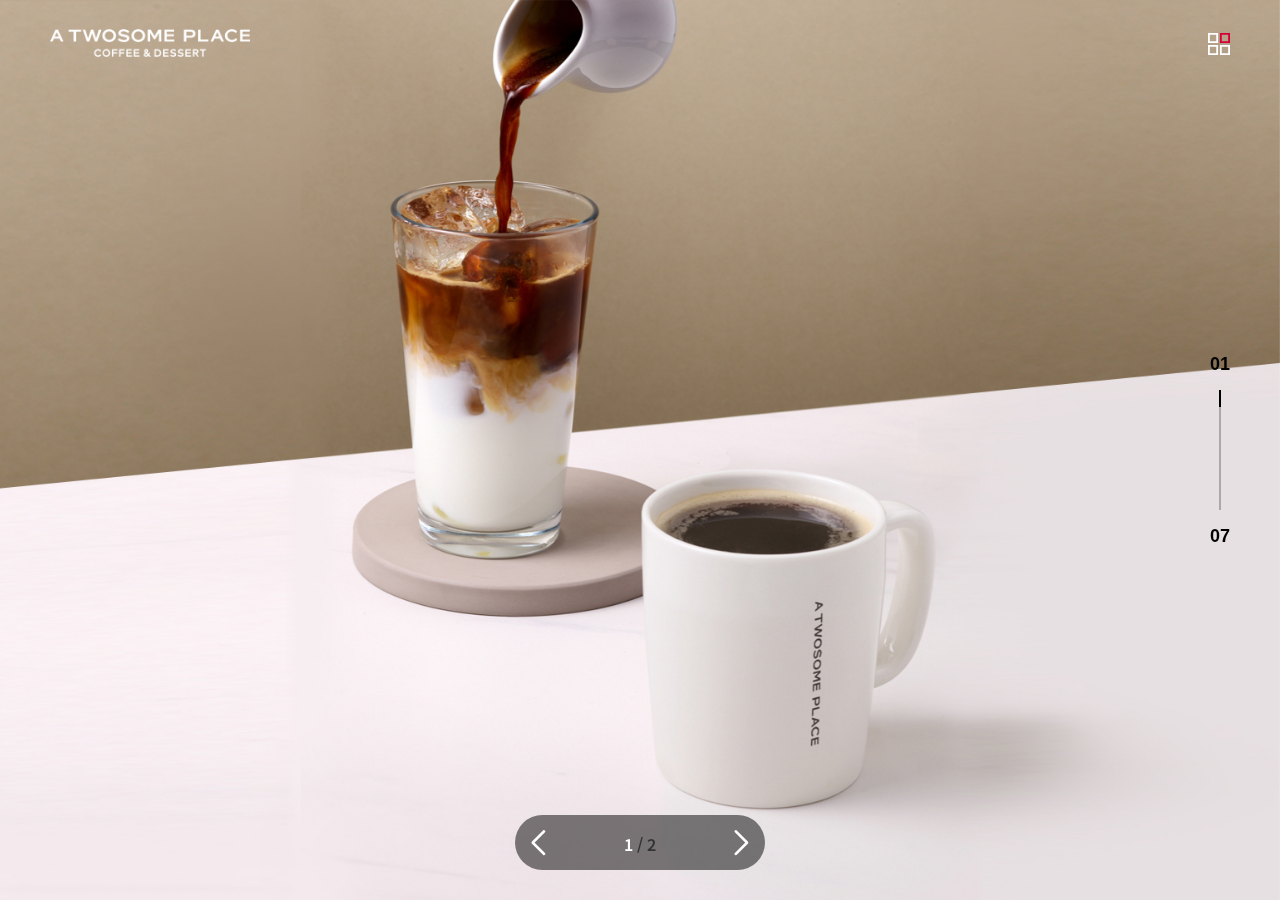
==== commit ddb3481f: "update" ====
--- a/project02/index.html
+++ b/project02/index.html
@@ -168,6 +168,10 @@
                             </div>
                             <div class="tab-content">
                                 <div class="tab1 swiper infoSwiper02 active">
+                                    <div class="mo-text">
+                                        <span>전문가의 섬세함으로 완성한 최상의 커피</span>
+                                        <strong>COFFEE STORY</strong>
+                                    </div>
                                     <div class="tab-imgbox swiper-wrapper">
                                         <div class="tb-img swiper-slide">
                                             <a href="javascript:;"><img src="img/menu/coffee1.jpg" alt="스페니쉬 연유 라떼"></a>
@@ -189,6 +193,10 @@
                                     </div>
                                 </div>
                                 <div class="tab2 swiper infoSwiper02">
+                                    <div class="mo-text">
+                                        <span>다양한 프리미엄 케이크 & 디저트</span>
+                                        <strong>DESSERT STORY</strong>
+                                    </div>
                                     <div class="tab-imgbox swiper-wrapper">
                                         <div class="tb-img swiper-slide">
                                             <a href="javascript:;"><img src="img/menu/dessert1.jpg" alt="스트로베리 초콜릿 생크림"></a>
@@ -219,6 +227,10 @@
                                     </div>
                                 </div>
                                 <div class="tab3 swiper infoSwiper02">
+                                    <div class="mo-text">
+                                        <span>가볍게 즐기는 맛있는 식사, 델리</span>
+                                        <strong>DELI STORY</strong>
+                                    </div>
                                     <div class="tab-imgbox swiper-wrapper">
                                         <div class="tb-img swiper-slide">
                                             <a href="javascript:;"><img src="img/menu/deli1.jpg" alt="B.E.L.T.샌드위치"></a>
@@ -424,17 +436,30 @@
                                         </li>
                                     </ul>
                                 </div>
-                                <div class="notice-area">
-                                    <ul>
-                                        <li>
+                                <div class="notice-area swiper infoSwiper04">
+                                    <ul class="swiper-wrapper">
+                                        <li class="swiper-slide">
                                             <a href="javascript:;">
                                                 <p>공지사항</p>
                                                 <h5>고객센터 임시 운영 제한 안내</h5>
                                                 <p>2021-11-07</p>
                                             </a>
                                         </li>
+                                        <li class="swiper-slide">
+                                            <a href="javascript:;">
+                                                <p>공지사항</p>
+                                                <h5>개인정보처리 방침 개정 안내</h5>
+                                                <p>2021-12-20</p>
+                                            </a>
+                                        </li>
                                     </ul>
-                                </div>
+                                    <div class="btn-wrap">
+                                        <div class="swiper-button-next"></div>
+                                        <div class="swiper-button-prev"></div>
+                                        <div class="swiper-pagination"></div>
+                                    </div>
+                                </div>
+                                
                             </div>
                         </div>
                     </di>
@@ -527,662 +552,206 @@
         </div>
     </div>
     
-    <!-- <footer>
-        <div class="footerwrap">
-            <div class="footer_top">
-                <div class="ft_left">
-                    <ul>
-                        <li><a href="javascript:;">기업 및 단체구매안내</a></li>
-                        <li><a href="javascript:;">Recruit</a></li>
-                        <li><a href="javascript:;">가맹상담신청</a></li>
-                    </ul>
-                </div>
-                <div class="ft_right">
-                    <div class="adress">
-                        <h3>Address</h3>
-                        <p>서울특별시 중구 을지로 170, 8층(을지로4가, 을지트윈타워)투썸플레이스(주)</p>
-                    </div>
-                    <div class="cs">
-                        <h3>Customer Center</h3>
-                        <p>고객센터 : 1577-4410</p>
-                        <p>팩스 : 02-2058-6777</p>
-                    </div>
-                </div>
-            </div>
-            <div class="footer_bottom">
-                <div>
-                    <div class="ft_menu">
-                        <ul>
-                            <li><a href="javascript:;">이용약관</a></li>
-                            <li><a href="javascript:;">개인정보처리방침</a></li>
-                            <li><a href="javascript:;">위치기반서비스 이용약관</a></li>
-                            <li><a href="javascript:;">이메일 무단수집거부</a></li>
-                            <li><a href="javascript:;">법적고지</a></li>
-                            <li><a href="javascript:;">사업자정보확인</a></li>
-                        </ul>
-                    </div>
-                    <div class="ft_info">
-                        <div>
-                            <p>대표이사 : 이영상</p>
-                            <p>개인정보보호책임자 : 장재호</p>
-                            <p>사업자등록번호 : 404-86-01054</p>
-                        </div>
-                        <div>
-                            <p>통신판매업종신고증 : 제 2018-서울중구-0353호</p>
-                            <p>대표이메일 :  helpmaster@twosome.co.kr</p>
-                        </div>
-                    </div>
-                    <div class="copy">
-                        <p>Copyright ⓒ 2021 A TWOSOME PLACE Co., LTD.</p>
-                        <p>All Rights Reserved.</p>
-                    </div>
-                </div>
-                
-                <div class="ft_sns">
-                    <ul class="ico_sns">
-                        <li><a href="javascript:;"><i class="fab fa-facebook-f"></i></a></li>
-                        <li><a href="javascript:;"><i class="fab fa-instagram"></i></a></li>
-                        <li><a href="javascript:;"><i class="fab fa-youtube"></i></a></li>
-                    </ul>
-                </div>
-            </div>
-        </div>
-    </footer> -->
-
     <script src="https://unpkg.com/swiper/swiper-bundle.min.js"></script>
     <script>
         // 모바일에서만 드래그 가능
         function isMobile() {return /Android|webOS|iPhone|iPad|iPod|BlackBerry|IEMobile|Opera Mini/i.test(navigator.userAgent);}
-
         
         // 메인페이지 스크롤슬라이드
-        // var Myswiper = new Swiper(".mySwiper.first", {
-        //     direction: "vertical",
-        //     autoHeight : true,    //자동높이조절
-        //     slidesPerView: "auto",
-        //     spaceBetween: 0,
-        //     speed: 1000,
-        //     mousewheel: true,
-        //     allowTouchMove : false,  //드래그 금지 (true: 드래그 가능)
-        //     // touchRatio: 0,    //드래그 금지(이거아님)
-        //     pagination: {
-        //         el: ".swiper-pagination.scroll",
-        //         type: "progressbar",
-        //     },
-
-        //     // 첫번째 섹션 header만 흰색
-        //     on:{
-                
-        //         activeIndexChange:function(){
-        //             var color_fff = function(){$('header>nav.gnb a').css('color','#fff');};
-        //             var logo_white = function(){$('header>h1.logo>a').css('background-image','url(img/logo/logo_white.png)');};
-        //             var menu_ico_white = function(){$('header>.MO_menu_btn>a').css('background-image','url(img/icon/ico_menu_white.svg)');};
-
-        //             var color_333 = function(){$('header>nav.gnb a').css('color','#333');};
-        //             var logo_black = function(){$('header>h1.logo>a').css('background-image','url(img/logo/logo_black.png)');};
-        //             var menu_ico_black = function(){$('header>.MO_menu_btn>a').css('background-image','url(img/icon/ico_menu_black.svg)');};
-
-        //             if(this.realIndex == 0){
-        //                 // $('header>nav.gnb a').css('color','#fff');
-        //                 // $('header>h1.logo>a').css('background-image','url(img/logo/logo_white.png)');
-        //                 // $('header>.MO_menu_btn>a').css('background-image','url(img/icon/ico_menu_white.svg)');
-        //                 color_fff();
-        //                 logo_white();
-        //                 menu_ico_white();
-        //                 $('header>nav.gnb').mouseover(function(){
-        //                     // $('header').addClass('on');
-        //                     // $('header>nav.gnb a').css('color','#333');
-        //                     // $('header>h1.logo>a').css('background-image','url(img/logo/logo_black.png)');
-        //                     // $('header>.MO_menu_btn>a').css('background-image','url(img/icon/ico_menu_black.svg)');
-        //                     color_333();
-        //                     logo_black();
-        //                     menu_ico_black();
-        //                     $('header>nav.gnb .submenu, header>.blank').stop().slideDown();
-        //                 });
-        //                 $('header>nav.gnb').mouseout(function(){
-        //                     // $('header').removeClass('on');
-        //                     // $('header>nav.gnb a').css('color','#fff');
-        //                     // $('header>h1.logo>a').css('background-image','url(img/logo/logo_white.png)');
-        //                     // $('header>.MO_menu_btn>a').css('background-image','url(img/icon/ico_menu_white.svg)');
-        //                     color_fff();
-        //                     logo_white();
-        //                     menu_ico_white();
-        //                     $('header>nav.gnb .submenu, header>.blank').stop().slideUp();
-        //                 });
-
-        //             }else{
-        //                 // $('header>nav.gnb a').css('color','#333');
-        //                 // $('header>h1.logo>a').css('background-image','url(img/logo/logo_black.png)');
-        //                 // $('header>.MO_menu_btn>a').css('background-image','url(img/icon/ico_menu_black.svg)');
-        //                 color_333();
-        //                 logo_black();
-        //                 menu_ico_black();
-        //             }
-        //         },
-        //         // 메인페이지 슬라이드 번호
-        //         slideChange:function(){
-        //             // alert(this.activeIndex+1);
-        //             var actvIndex= this.activeIndex + 1
-        //             $('.main-scroll-wrap span.current').html('0' + actvIndex);
-        //         },
-
-        //         // 마지막슬라이드(푸터영역) 높이값 조정
-        //         reachEnd:function () {
-        //             var ftHeight = $('#main_footer>footer').height();
-        //             // console.log(ftHeight);
-        //             new_ftHeight = ftHeight+100;
-        //             $('#main_footer').height(new_ftHeight);
-        //         }
-        //     },
-        // });
-
-        MainSwiper()
+        MainSwiper();
         function MainSwiper() {
-            // if(ww > 768 && Myswiper == undefined){
-                if(isMobile() == false){    // PC버전
-                    // alert('PC');
-                    // var Myswiper = new Swiper(".mySwiper.first", {
-                    //     direction: "vertical",
-                    //     autoHeight : true,    //자동높이조절
-                    //     slidesPerView: "auto",
-                    //     spaceBetween: 0,
-                    //     speed: 1000,
-                    //     mousewheel: true,
-                    //     allowTouchMove : false,  //드래그 금지 (true: 드래그 가능)
-                    //     // touchRatio: 0,    //드래그 금지(이거아님)
-                    //     pagination: {
-                    //         el: ".swiper-pagination.scroll",
-                    //         type: "progressbar",
-                    //     },
-
-                    //     // 첫번째 섹션 header만 흰색
-                    //     on:{
-                    //         activeIndexChange:function(){
-                    //             var header_white = function(){
-                    //                 $('header>nav.gnb a').css('color','#fff');
-                    //                 $('header>h1.logo>a').css('background-image','url(img/logo/logo_white.png)');
-                    //                 $('header>.MO_menu_btn>a').css('background-image','url(img/icon/ico_menu_white.svg)');
-                    //             };
-                    //             var header_black = function(){
-                    //                 $('header>nav.gnb a').css('color','#333');
-                    //                 $('header>h1.logo>a').css('background-image','url(img/logo/logo_black.png)');
-                    //                 $('header>.MO_menu_btn>a').css('background-image','url(img/icon/ico_menu_black.svg)');
-                    //             };
-
-                    //             if(this.realIndex == 0){
-                    //                 header_white();
-                    //                 $('header>nav.gnb').mouseover(function(){
-                    //                     header_black();
-                    //                     $('header>nav.gnb .submenu, header>.blank').stop().slideDown();
-                    //                 });
-                    //                 $('header>nav.gnb').mouseout(function(){
-                    //                     $('header>nav.gnb a, header>h1.logo>a, header>.MO_menu_btn>a').removeAttr("style");
-                    //                     $('header>nav.gnb .submenu, header>.blank').stop().slideUp();
-                    //                 });
-
-                    //             }else{
-                    //                 header_black();
-                    //                 $('header>nav.gnb').mouseout(function(){
-                    //                     header_black();
-                    //                     $('header>nav.gnb .submenu, header>.blank').stop().slideUp();
-                    //                 });
-                    //             }
-
-                    //             // 6,7 페이지에서 헤더 백그라운드 및 블러처리
-                    //             if(this.realIndex >= 5){
-                    //                 $('header').css({
-                    //                     'background': 'rgba(255, 255, 255, 0.8)',
-                    //                     'backdrop-filter': 'blur(5px)'
-                    //                 });
-                    //             }else{
-                    //                 $('header').removeAttr("style");
-                    //             }
-                                
-                    //         },
-                    //         // 메인페이지 슬라이드 번호
-                    //         slideChange:function(){
-                    //             // alert(this.activeIndex+1);
-                    //             var actvIndex= this.activeIndex + 1
-                    //             $('.main-scroll-wrap span.current').html('0' + actvIndex);
-                    //         },
-
-                    //         // 마지막슬라이드(푸터영역) 높이값 조정
-                    //         reachEnd:function () {
-                    //             var ftHeight = $('#main_footer>footer').height();
-                    //             // console.log(ftHeight);
-                    //             new_ftHeight = ftHeight+100;
-                    //             $('#main_footer').height(new_ftHeight);
-                    //         }
-                    //     },
-                    // });
-
-                    var Myswiper = new Swiper(".mySwiper.first", {
-                        direction: "vertical",
-                        autoHeight : true,    //자동높이조절
-                        slidesPerView: "auto",
-                        spaceBetween: 0,
-                        speed: 1000,
-                        mousewheel: true,
-                        allowTouchMove : false,  //드래그 금지 (true: 드래그 가능)
-                        // touchRatio: 0,    //드래그 금지(이거아님)
-                        pagination: {
-                            el: ".swiper-pagination.scroll",
-                            type: "progressbar",
+            if(isMobile() == false){    // PC버전
+                // alert('PC');                
+                var Myswiper = new Swiper(".mySwiper.first", {
+                    direction: "vertical",
+                    autoHeight : true,    //자동높이조절
+                    slidesPerView: "auto",
+                    spaceBetween: 0,
+                    speed: 1000,
+                    mousewheel: true,
+                    allowTouchMove : false,  //드래그 금지 (true: 드래그 가능)
+                    // touchRatio: 0,    //드래그 금지(이거아님)
+                    pagination: {
+                        el: ".swiper-pagination.scroll",
+                        type: "progressbar",
+                    },
+
+                    freeMode: true,     //섹션 여러개보이기(해상도 768보다 작을때에만)
+
+                    // 첫번째 섹션 header만 흰색
+                    on:{
+                        activeIndexChange:function(){
+                            var header_white = function(){
+                                $('header>nav.gnb a').css('color','#fff');
+                                $('header>h1.logo>a').css('background-image','url(img/logo/logo_white.png)');
+                                $('header>.MO_menu_btn>a').css('background-image','url(img/icon/ico_menu_white.svg)');
+                            };
+                            var header_black = function(){
+                                $('header>nav.gnb a').css('color','#333');
+                                $('header>h1.logo>a').css('background-image','url(img/logo/logo_black.png)');
+                                $('header>.MO_menu_btn>a').css('background-image','url(img/icon/ico_menu_black.svg)');
+                            };
+
+                            if(this.realIndex == 0){
+                                header_white();
+                                $('header>nav.gnb').mouseover(function(){
+                                    header_black();
+                                    $('header>nav.gnb .submenu, header>.blank').stop().slideDown();
+                                });
+                                $('header>nav.gnb').mouseout(function(){
+                                    $('header>nav.gnb a, header>h1.logo>a, header>.MO_menu_btn>a').removeAttr("style");
+                                    $('header>nav.gnb .submenu, header>.blank').stop().slideUp();
+                                });
+
+                            }else{
+                                header_black();
+                                $('header>nav.gnb').mouseout(function(){
+                                    header_black();
+                                    $('header>nav.gnb .submenu, header>.blank').stop().slideUp();
+                                });
+                            }
+
+                            // 6,7 페이지에서 헤더 백그라운드 및 블러처리
+                            if(this.realIndex >= 5){
+                                $('header').css({
+                                    'background': 'rgba(255, 255, 255, 0.8)',
+                                    'backdrop-filter': 'blur(5px)'
+                                });
+                            }else{
+                                $('header').removeAttr("style");
+                            }
+                            
                         },
-
-                        freeMode: true,     //섹션 여러개보이기(해상도 768보다 작을때에만)
-
-                        // 첫번째 섹션 header만 흰색
-                        on:{
-                            activeIndexChange:function(){
-                                var header_white = function(){
-                                    $('header>nav.gnb a').css('color','#fff');
-                                    $('header>h1.logo>a').css('background-image','url(img/logo/logo_white.png)');
-                                    $('header>.MO_menu_btn>a').css('background-image','url(img/icon/ico_menu_white.svg)');
-                                };
-                                var header_black = function(){
-                                    $('header>nav.gnb a').css('color','#333');
-                                    $('header>h1.logo>a').css('background-image','url(img/logo/logo_black.png)');
-                                    $('header>.MO_menu_btn>a').css('background-image','url(img/icon/ico_menu_black.svg)');
-                                };
-
-                                if(this.realIndex == 0){
-                                    header_white();
-                                    $('header>nav.gnb').mouseover(function(){
-                                        header_black();
-                                        $('header>nav.gnb .submenu, header>.blank').stop().slideDown();
-                                    });
-                                    $('header>nav.gnb').mouseout(function(){
-                                        $('header>nav.gnb a, header>h1.logo>a, header>.MO_menu_btn>a').removeAttr("style");
-                                        $('header>nav.gnb .submenu, header>.blank').stop().slideUp();
-                                    });
-
-                                }else{
+                        // 메인페이지 슬라이드 번호
+                        slideChange:function(){
+                            // alert(this.activeIndex+1);
+                            var actvIndex= this.activeIndex + 1
+                            $('.main-scroll-wrap span.current').html('0' + actvIndex);
+                        },
+
+                        // 마지막슬라이드(푸터영역) 높이값 조정
+                        reachEnd:function () {
+                            var ftHeight = $('#main_footer>footer').height();
+                            // console.log(ftHeight);
+                            new_ftHeight = ftHeight+100;
+                            $('#main_footer').height(new_ftHeight);
+                        }
+                    },
+                    
+                    breakpoints: {
+                        // 768px 보다 클 경우
+                        768: {
+                            freeMode: false,
+                        }
+                    }
+                });
+
+                // 모바일버전에서 터치스크롤 안돼서 넣은거(pc에선 필요없어서 삭제)
+                $('.bodywrap>.mySwiper').removeClass('HT_100vh');
+
+            }if(isMobile() == true){    // 모바일버전
+                // alert('모바일');
+                var Myswiper = new Swiper(".mySwiper.first", {
+                    direction: "vertical",
+                    autoHeight : true,    //자동높이조절
+                    slidesPerView: "auto",
+                    spaceBetween: 0,
+                    speed: 1000,
+                    mousewheel: true,
+                    allowTouchMove : true,  //드래그 금지 (true: 드래그 가능)
+                    // touchRatio: 0,    //드래그 금지(이거아님)
+                    pagination: {
+                        el: ".swiper-pagination.scroll",
+                        type: "progressbar",
+                    },
+
+                    // resistance : false,
+                    freeMode: true,     //섹션 여러개보이기(해상도 768보다 작을때에만)
+
+                    // 첫번째 섹션 header만 흰색
+                    on:{
+                        activeIndexChange:function(){
+                            var header_white = function(){
+                                $('header>nav.gnb a').css('color','#fff');
+                                $('header>h1.logo>a').css('background-image','url(img/logo/logo_white.png)');
+                                $('header>.MO_menu_btn>a').css('background-image','url(img/icon/ico_menu_white.svg)');
+                            };
+                            var header_black = function(){
+                                $('header>nav.gnb a').css('color','#333');
+                                $('header>h1.logo>a').css('background-image','url(img/logo/logo_black.png)');
+                                $('header>.MO_menu_btn>a').css('background-image','url(img/icon/ico_menu_black.svg)');
+                            };
+
+                            if(this.realIndex == 0){
+                                header_white();
+                                $('header>nav.gnb').mouseover(function(){
                                     header_black();
-                                    $('header>nav.gnb').mouseout(function(){
-                                        header_black();
-                                        $('header>nav.gnb .submenu, header>.blank').stop().slideUp();
-                                    });
-                                }
-
-                                // 6,7 페이지에서 헤더 백그라운드 및 블러처리
-                                if(this.realIndex >= 5){
-                                    $('header').css({
-                                        'background': 'rgba(255, 255, 255, 0.8)',
-                                        'backdrop-filter': 'blur(5px)'
-                                    });
-                                }else{
-                                    $('header').removeAttr("style");
-                                }
-                                
-                            },
-                            // 메인페이지 슬라이드 번호
-                            slideChange:function(){
-                                // alert(this.activeIndex+1);
-                                var actvIndex= this.activeIndex + 1
-                                $('.main-scroll-wrap span.current').html('0' + actvIndex);
-                            },
-
-                            // 마지막슬라이드(푸터영역) 높이값 조정
-                            reachEnd:function () {
-                                var ftHeight = $('#main_footer>footer').height();
-                                // console.log(ftHeight);
-                                new_ftHeight = ftHeight+100;
-                                $('#main_footer').height(new_ftHeight);
+                                    $('header>nav.gnb .submenu, header>.blank').stop().slideDown();
+                                });
+                                $('header>nav.gnb').mouseout(function(){
+                                    $('header>nav.gnb a, header>h1.logo>a, header>.MO_menu_btn>a').removeAttr("style");
+                                    $('header>nav.gnb .submenu, header>.blank').stop().slideUp();
+                                });
+
+                            }else{
+                                header_black();
+                                $('header>nav.gnb').mouseout(function(){
+                                    header_black();
+                                    $('header>nav.gnb .submenu, header>.blank').stop().slideUp();
+                                });
                             }
+
+                            // 6,7 페이지에서 헤더 백그라운드 및 블러처리
+                            if(this.realIndex >= 5){
+                                $('header').css({
+                                    'background': 'rgba(255, 255, 255, 0.8)',
+                                    'backdrop-filter': 'blur(5px)'
+                                });
+                            }else{
+                                $('header').removeAttr("style");
+                            }
+                            
                         },
-                        
-                        breakpoints: {
-                            // 768px 보다 클 경우
-                            768: {
-                                freeMode: false,
-                            
-                                // 첫번째 섹션 header만 흰색
-                                on:{
-                                    activeIndexChange:function(){
-                                        alert('d')
-                                        var header_white = function(){
-                                            $('header>nav.gnb a').css('color','#fff');
-                                            $('header>h1.logo>a').css('background-image','url(img/logo/logo_white.png)');
-                                            $('header>.MO_menu_btn>a').css('background-image','url(img/icon/ico_menu_white.svg)');
-                                        };
-                                        var header_black = function(){
-                                            $('header>nav.gnb a').css('color','#333');
-                                            $('header>h1.logo>a').css('background-image','url(img/logo/logo_black.png)');
-                                            $('header>.MO_menu_btn>a').css('background-image','url(img/icon/ico_menu_black.svg)');
-                                        };
-
-                                        if(this.realIndex == 0){
-                                            header_white();
-                                            $('header>nav.gnb').mouseover(function(){
-                                                header_black();
-                                                $('header>nav.gnb .submenu, header>.blank').stop().slideDown();
-                                            });
-                                            $('header>nav.gnb').mouseout(function(){
-                                                $('header>nav.gnb a, header>h1.logo>a, header>.MO_menu_btn>a').removeAttr("style");
-                                                $('header>nav.gnb .submenu, header>.blank').stop().slideUp();
-                                            });
-
-                                        }else{
-                                            header_black();
-                                            $('header>nav.gnb').mouseout(function(){
-                                                header_black();
-                                                $('header>nav.gnb .submenu, header>.blank').stop().slideUp();
-                                            });
-                                        }
-
-                                        // 6,7 페이지에서 헤더 백그라운드 및 블러처리
-                                        if(this.realIndex >= 5){
-                                            $('header').css({
-                                                'background': 'rgba(255, 255, 255, 0.8)',
-                                                'backdrop-filter': 'blur(5px)'
-                                            });
-                                        }else{
-                                            $('header').removeAttr("style");
-                                        }
-                                        
-                                    },
-                                    // // 메인페이지 슬라이드 번호
-                                    // slideChange:function(){
-                                    //     // alert(this.activeIndex+1);
-                                    //     var actvIndex= this.activeIndex + 1
-                                    //     $('.main-scroll-wrap span.current').html('0' + actvIndex);
-                                    // },
-                                },
-                            }
+                        // 메인페이지 슬라이드 번호
+                        slideChange:function(){
+                            // alert(this.activeIndex+1);
+                            var actvIndex= this.activeIndex + 1
+                            $('.main-scroll-wrap span.current').html('0' + actvIndex);
+                        },
+
+                        // 마지막슬라이드(푸터영역) 높이값 조정
+                        reachEnd:function () {
+                            var ftHeight = $('#main_footer>footer').height();
+                            // console.log(ftHeight);
+                            new_ftHeight = ftHeight+100;
+                            $('#main_footer').height(new_ftHeight);
                         }
-                    });
-
-                    // console.log(Myswiper)
-                }if(isMobile() == true){    // 모바일버전
-                    // alert('모바일');
-                    var Myswiper = new Swiper(".mySwiper.first", {
-                        direction: "vertical",
-                        autoHeight : true,    //자동높이조절
-                        slidesPerView: "auto",
-                        spaceBetween: 0,
-                        speed: 1000,
-                        mousewheel: true,
-                        allowTouchMove : true,  //드래그 금지 (true: 드래그 가능)
-                        // touchRatio: 0,    //드래그 금지(이거아님)
-                        pagination: {
-                            el: ".swiper-pagination.scroll",
-                            type: "progressbar",
-                        },
-
-                        // 첫번째 섹션 header만 흰색
-                        on:{
-                            activeIndexChange:function(){
-                                var header_white = function(){
-                                    $('header>nav.gnb a').css('color','#fff');
-                                    $('header>h1.logo>a').css('background-image','url(img/logo/logo_white.png)');
-                                    $('header>.MO_menu_btn>a').css('background-image','url(img/icon/ico_menu_white.svg)');
-                                };
-                                var header_black = function(){
-                                    $('header>nav.gnb a').css('color','#333');
-                                    $('header>h1.logo>a').css('background-image','url(img/logo/logo_black.png)');
-                                    $('header>.MO_menu_btn>a').css('background-image','url(img/icon/ico_menu_black.svg)');
-                                };
-
-                                if(this.realIndex == 0){
-                                    header_white();
-                                    $('header>nav.gnb').mouseover(function(){
-                                        header_black();
-                                        $('header>nav.gnb .submenu, header>.blank').stop().slideDown();
-                                    });
-                                    $('header>nav.gnb').mouseout(function(){
-                                        $('header>nav.gnb a, header>h1.logo>a, header>.MO_menu_btn>a').removeAttr("style");
-                                        $('header>nav.gnb .submenu, header>.blank').stop().slideUp();
-                                    });
-
-                                }else{
-                                    header_black();
-                                    $('header>nav.gnb').mouseout(function(){
-                                        header_black();
-                                        $('header>nav.gnb .submenu, header>.blank').stop().slideUp();
-                                    });
-                                }
-
-                                // 6,7 페이지에서 헤더 백그라운드 및 블러처리
-                                if(this.realIndex >= 5){
-                                    $('header').css({
-                                        'background': 'rgba(255, 255, 255, 0.8)',
-                                        'backdrop-filter': 'blur(5px)'
-                                    });
-                                }else{
-                                    $('header').removeAttr("style");
-                                }
-                                
-                            },
-                            // 메인페이지 슬라이드 번호
-                            slideChange:function(){
-                                // alert(this.activeIndex+1);
-                                var actvIndex= this.activeIndex + 1
-                                $('.main-scroll-wrap span.current').html('0' + actvIndex);
-                            },
-
-                            // 마지막슬라이드(푸터영역) 높이값 조정
-                            reachEnd:function () {
-                                var ftHeight = $('#main_footer>footer').height();
-                                // console.log(ftHeight);
-                                new_ftHeight = ftHeight+100;
-                                $('#main_footer').height(new_ftHeight);
-                            }
-                        },
-                    });
+                    },
+
+                    breakpoints: {
+                        // 768px 보다 클 경우
+                        768: {
+                            freeMode: false,
+                        }
+                    },
+
+                });
+
+                // 모바일에서 터치스크롤 가능하게
+                $(window).resize(function(){
+                    HT_100vh();
+                });
+                function HT_100vh(){
+                    if( $(window).width() <= 768 ){
+                        // alert('mo_768');
+                        $('.bodywrap>.mySwiper').addClass('HT_100vh');
+                    }else{
+                        $('.bodywrap>.mySwiper').removeClass('HT_100vh');
+                    }
                 }
-            }
-            // if (ww <= 768 && Myswiper != undefined) {
-            // // } if (ww <= 768) {
-            //     Myswiper.destroy();
-            //     Myswiper = undefined;
-            //     $('.bodywrap>.mySwiper').removeClass('swiper');
-            //     $('.bodywrap section.mainSlide').removeClass('swiper-slide');
-            //     $('.bodywrap section,section>div').removeAttr('style');
-            // }
-        // }
-        // MainSwiper();
-
-        // $(window).on('resize', function () {
-        //     ww = $(window).width();
-        //     resizeSwiper()
-        // });
-
-        // $(window).on('resize',function(){
-        //     // ww = $(window).width();
-        //     resizeSwiper();
-        // });
-
-        function resizeSwiper(){
-            var ww = $(window).width();
-            if(ww > 768){
-                // $('.bodywrap>.mySwiper').addClass('swiper').addClass('first');
-                // $('.bodywrap>.mySwiper>.section-wrap').addClass('swiper-wrapper');
-                // $('.bodywrap>.mySwiper>.section-wrap>section').addClass('swiper-slide');
-                // MainSwiper(); 
-            }if(ww <= 768){
-                // $('.bodywrap>.mySwiper').removeClass().addClass('mySwiper');
-                // // $('.bodywrap>.mySwiper>.section-wrap').removeClass('swiper-wrapper');
-                // $('.bodywrap>.mySwiper>.section-wrap').removeClass('swiper-wrapper').removeAttr('aria-live');
-                // $('.bodywrap>.mySwiper>.section-wrap>section').removeClass('swiper-slide');
-
-                // $('.bodywrap>.mySwiper').on('wheel', function(e){
-                //     console.log('whell');
-                //     return false;
-                // });
-            
-                // var MOswiper = new Swiper(".mySwiper.first", {
-                //     direction: "vertical",
-                //     slidesPerView: "auto",
-                //     freeMode: true,
-                //     scrollbar: {
-                //     el: ".swiper-scrollbar",
-                //     },
-                //     mousewheel: true,
-                // });
-
-                // $('.bodywrap>.mySwiper').removeAttr('style').css({'height': '100%'});
-                // $('.bodywrap>.mySwiper>.section-wrap').removeAttr('style').css({'height': '100%', 'display': 'block'});
+                HT_100vh();
             }
         }
-        resizeSwiper();
-        
-
-        // 메인페이지 스크롤슬라이드
-        // if(isMobile() == false){    // PC버전
-        //     // alert('PC');
-        //     var Myswiper = new Swiper(".mySwiper.first", {
-        //         direction: "vertical",
-        //         autoHeight : true,    //자동높이조절
-        //         slidesPerView: "auto",
-        //         spaceBetween: 0,
-        //         speed: 1000,
-        //         mousewheel: true,
-        //         allowTouchMove : false,  //드래그 금지 (true: 드래그 가능)
-        //         // touchRatio: 0,    //드래그 금지(이거아님)
-        //         pagination: {
-        //             el: ".swiper-pagination.scroll",
-        //             type: "progressbar",
-        //         },
-
-        //         // 첫번째 섹션 header만 흰색
-        //         on:{
-        //             activeIndexChange:function(){
-        //                 var header_white = function(){
-        //                     $('header>nav.gnb a').css('color','#fff');
-        //                     $('header>h1.logo>a').css('background-image','url(img/logo/logo_white.png)');
-        //                     $('header>.MO_menu_btn>a').css('background-image','url(img/icon/ico_menu_white.svg)');
-        //                 };
-        //                 var header_black = function(){
-        //                     $('header>nav.gnb a').css('color','#333');
-        //                     $('header>h1.logo>a').css('background-image','url(img/logo/logo_black.png)');
-        //                     $('header>.MO_menu_btn>a').css('background-image','url(img/icon/ico_menu_black.svg)');
-        //                 };
-
-        //                 if(this.realIndex == 0){
-        //                     header_white();
-        //                     $('header>nav.gnb').mouseover(function(){
-        //                         header_black();
-        //                         $('header>nav.gnb .submenu, header>.blank').stop().slideDown();
-        //                     });
-        //                     $('header>nav.gnb').mouseout(function(){
-        //                         $('header>nav.gnb a, header>h1.logo>a, header>.MO_menu_btn>a').removeAttr("style");
-        //                         $('header>nav.gnb .submenu, header>.blank').stop().slideUp();
-        //                     });
-
-        //                 }else{
-        //                     header_black();
-        //                     $('header>nav.gnb').mouseout(function(){
-        //                         header_black();
-        //                         $('header>nav.gnb .submenu, header>.blank').stop().slideUp();
-        //                     });
-        //                 }
-
-        //                 // 6,7 페이지에서 헤더 백그라운드 및 블러처리
-        //                 if(this.realIndex >= 5){
-        //                     $('header').css({
-        //                         'background': 'rgba(255, 255, 255, 0.8)',
-        //                         'backdrop-filter': 'blur(5px)'
-        //                     });
-        //                 }else{
-        //                     $('header').removeAttr("style");
-        //                 }
-                        
-        //             },
-        //             // 메인페이지 슬라이드 번호
-        //             slideChange:function(){
-        //                 // alert(this.activeIndex+1);
-        //                 var actvIndex= this.activeIndex + 1
-        //                 $('.main-scroll-wrap span.current').html('0' + actvIndex);
-        //             },
-
-        //             // 마지막슬라이드(푸터영역) 높이값 조정
-        //             reachEnd:function () {
-        //                 var ftHeight = $('#main_footer>footer').height();
-        //                 // console.log(ftHeight);
-        //                 new_ftHeight = ftHeight+100;
-        //                 $('#main_footer').height(new_ftHeight);
-        //             }
-        //         },
-        //     });
-
-        // }if(isMobile() == true){    // 모바일버전
-        //     // alert('모바일');
-        //     var Myswiper = new Swiper(".mySwiper.first", {
-        //         direction: "vertical",
-        //         autoHeight : true,    //자동높이조절
-        //         slidesPerView: "auto",
-        //         spaceBetween: 0,
-        //         speed: 1000,
-        //         mousewheel: true,
-        //         allowTouchMove : true,  //드래그 금지 (true: 드래그 가능)
-        //         // touchRatio: 0,    //드래그 금지(이거아님)
-        //         pagination: {
-        //             el: ".swiper-pagination.scroll",
-        //             type: "progressbar",
-        //         },
-
-        //         // 첫번째 섹션 header만 흰색
-        //         on:{
-        //             activeIndexChange:function(){
-        //                 var header_white = function(){
-        //                     $('header>nav.gnb a').css('color','#fff');
-        //                     $('header>h1.logo>a').css('background-image','url(img/logo/logo_white.png)');
-        //                     $('header>.MO_menu_btn>a').css('background-image','url(img/icon/ico_menu_white.svg)');
-        //                 };
-        //                 var header_black = function(){
-        //                     $('header>nav.gnb a').css('color','#333');
-        //                     $('header>h1.logo>a').css('background-image','url(img/logo/logo_black.png)');
-        //                     $('header>.MO_menu_btn>a').css('background-image','url(img/icon/ico_menu_black.svg)');
-        //                 };
-
-        //                 if(this.realIndex == 0){
-        //                     header_white();
-        //                     $('header>nav.gnb').mouseover(function(){
-        //                         header_black();
-        //                         $('header>nav.gnb .submenu, header>.blank').stop().slideDown();
-        //                     });
-        //                     $('header>nav.gnb').mouseout(function(){
-        //                         $('header>nav.gnb a, header>h1.logo>a, header>.MO_menu_btn>a').removeAttr("style");
-        //                         $('header>nav.gnb .submenu, header>.blank').stop().slideUp();
-        //                     });
-
-        //                 }else{
-        //                     header_black();
-        //                     $('header>nav.gnb').mouseout(function(){
-        //                         header_black();
-        //                         $('header>nav.gnb .submenu, header>.blank').stop().slideUp();
-        //                     });
-        //                 }
-
-        //                 // 6,7 페이지에서 헤더 백그라운드 및 블러처리
-        //                 if(this.realIndex >= 5){
-        //                     $('header').css({
-        //                         'background': 'rgba(255, 255, 255, 0.8)',
-        //                         'backdrop-filter': 'blur(5px)'
-        //                     });
-        //                 }else{
-        //                     $('header').removeAttr("style");
-        //                 }
-                        
-        //             },
-        //             // 메인페이지 슬라이드 번호
-        //             slideChange:function(){
-        //                 // alert(this.activeIndex+1);
-        //                 var actvIndex= this.activeIndex + 1
-        //                 $('.main-scroll-wrap span.current').html('0' + actvIndex);
-        //             },
-
-        //             // 마지막슬라이드(푸터영역) 높이값 조정
-        //             reachEnd:function () {
-        //                 var ftHeight = $('#main_footer>footer').height();
-        //                 // console.log(ftHeight);
-        //                 new_ftHeight = ftHeight+100;
-        //                 $('#main_footer').height(new_ftHeight);
-        //             }
-        //         },
-        //     });
-        // }
 
         
         // 섹션1 이미지슬라이드
@@ -1225,9 +794,10 @@
 
         // 섹션4 이미지슬라이드
         var swiper = new Swiper(".infoSwiper03", {
-            slidesPerView: 1.2,
-            spaceBetween: 40,
+            slidesPerView: 1,
+            spaceBetween: 30,
             loop: true,
+            allowTouchMove : true, //드래그 금지
             pagination: {
             el: ".swiper-pagination",
             type: "fraction",
@@ -1236,7 +806,37 @@
             nextEl: ".swiper-button-next",
             prevEl: ".swiper-button-prev",
             },
+
+            breakpoints: {
+                // 768px 보다 클 경우
+                768: {
+                    slidesPerView: "1.2",
+                    spaceBetween: 40,
+                }
+            }
         });
+
+        // 공지사항 영역
+        var swiper = new Swiper(".infoSwiper04", {
+            slidesPerView: 1,
+            spaceBetween: 30,
+            loop: false,
+            pagination: {
+            el: ".swiper-pagination",
+            type: "fraction",
+            },
+            navigation: {
+            nextEl: ".swiper-button-next",
+            prevEl: ".swiper-button-prev",
+            },
+            breakpoints: {
+                // 768px 보다 클 경우
+                768: {
+                    allowTouchMove : false, //드래그 금지
+                }
+            },
+        });
+
       </script>
 </body>
 </html>--- a/project02/css/header_footer.css
+++ b/project02/css/header_footer.css
@@ -355,11 +355,12 @@
 
 
 /*  반응형  */
-/* @media screen and (max-width:1600px){
-    header>h1.logo{width: 150px; height: 24px;}
-    header>nav.gnb{width: 600px;}
-    header>nav.gnb>ul>li>a, header>nav.gnb .submenu a{font-size: 14px;}
-} */
+@media screen and (max-width:1600px){
+    header>h1.logo{width: 180px; height: 26px;}
+    /* header>nav.gnb{width: 600px;} */
+    header>nav.gnb>ul{padding: 0; width: 700px; margin: 0 auto;}
+    header>nav.gnb>ul>li>a, header>nav.gnb .submenu a{font-size: 16px;}
+}
 
 @media screen and (max-width:1280px){
     header{height: 88px;}
@@ -392,6 +393,10 @@
 }
 
 @media screen and (max-width: 768px){
+    header.active{
+        background-color: rgba(0,0,0,0.8);
+        backdrop-filter: blur(5px);
+    }
     header, header>.MO_menu_wrap>.MO_head{height: 55px;}
     header>h1.logo, header>.MO_menu_wrap h1.logo{width: 140px; height: 20px; padding: 0 30px;}
     header>.MO_menu_btn, header>.MO_menu_wrap .close{padding-right: 30px;}
--- a/project02/css/main.css
+++ b/project02/css/main.css
@@ -143,6 +143,8 @@
 .menu-story .swiper-slide-active{
     width: 480px !important;
 }
+
+.mo-text{display: none;}
 
 
 /* 에이리스트 영역(section3) */
@@ -345,7 +347,7 @@
 
 
 /* 애니메이션 */
-.franchise .aniwrap .ani01{animation: ani01 60s linear infinite;}
+.franchise .aniwrap .ani01{animation: ani01 100s linear infinite;}
 @keyframes ani01 {
     0%{right: -6000px;}
     100%{right: 0%;}
@@ -379,6 +381,7 @@
     height: fit-content;
     transform: translateX(0%); transition: all 0.5s;
 }
+.news_notice .con-right ul{display: block;}
 .news_notice .con-right li{padding: 40px; border-bottom: 1px solid #eee;}
 .news_notice .con-right li>p{font-size: 18px;}
 .news_notice .con-right li>a{display: block;}
@@ -389,6 +392,7 @@
     font-size: 24px; font-weight: 600;
     margin-bottom: 15px;
 }
+.news_notice .btn-wrap{display: none;}
 
 
 /* 메인페이지 푸터영역 */
@@ -432,6 +436,13 @@
 
 
 /* 반응형 */
+
+@media screen and (min-width:769px){
+    /* 브랜드 및 공지사항 스와이프 문제 */
+    .brand .btn-wrap{top: auto !important;}
+    .news_notice .con-right ul{transform: translate(0) !important;}
+}
+
 @media screen and (max-width:1280px){
     /* BRAND SUPPORT */
     .brand .content .con-box>.con_left{flex-basis: 500px;}
@@ -466,7 +477,7 @@
     .alist .contents-wrap>p:nth-child(4){font-size: 15px;}
 
     /* BRAND SUPPORT */
-    .brand .content{top: 77%;}
+    .brand .content{top: 77%; left: 10%;}
     .brand .content .con-box>.con_left{flex-basis: 400px;}
     .brand .content .con-box>.con_left>p{font-size: 14px;}
     .brand .content .con-box>.con_left>img{width: 350px;}
@@ -494,37 +505,92 @@
 }
 
 @media screen and (max-width: 768px){
-    /* .bodywrap{overflow-y: scroll;} */
+    .bodywrap>.mySwiper{height: auto !important;}
+    .bodywrap>.mySwiper.HT_100vh{height: 100vh !important;}
     .main-scroll-wrap{display: none;}
+    .bodywrap .section-wrap{height: auto !important; transform: translate3d(0px, 0px, 0px) !important;}
     .bodywrap section{height: auto !important; margin-bottom: 80px;}
-    .bodywrap section>div {
-        height: auto !important;
-    }
+    .bodywrap section>div{height: auto !important;}
 
     .contents-wrap{transform: translateY(0%); padding: 0 30px; width: auto;}
-    .contents-wrap h1{font-size: 32px;}
+    .contents-wrap h1{font-size: 32px; margin-bottom: 40px;}
     .contents-wrap h1:after{width: 8px; height: 8px;}
 
     /* section1 */
     .section1-slide .img-wrap a.slide01{background-image: url(../img/slide/slide01_mo.jpg);}
     .section1-slide .img-wrap a.slide02{background-image: url(../img/slide/slide02_mo.jpg);}
-    .section1-slide .btn-wrap{width: 200px !important; left: 50% !important; bottom: 30px !important;}
-
-    /* .bodywrap>.mySwiper{
-        height: 100% !important;
-    }
-    .bodywrap>.mySwiper>.section-wrap{
-        height: 100% !important;
-        /* display: block; */
-    /* } */
+    .section1-slide .btn-wrap{width: 200px !important; left: 50% !important; bottom: 20px !important;}
 
     /* MENU STORY */
     .menu-story .tab-menu li>a>strong{font-size: 16px;}
     .menu-story .tab-menu li>a>span{display: none;}
     .menu-story .tab-content{position: relative; top: 0; left: 0; transform: translateY(0%);}
-    .menu-story .tab-menu{width: 100%;}
+    .menu-story .tab-menu{width: 100%; margin-bottom: 50px;}
     .menu-story .tab-menu>ul{display: flex; justify-content: space-between;}
     .menu-story .tab-menu li{margin: 0;}
     .menu-story .swiper-slide-active{width: 100% !important;}
-    section.mainSlide .btn-wrap{width: 100%; left: 0; bottom: 50px;}
+    section.mainSlide .btn-wrap{width: 100%; left: 0; bottom: 40px;}
+    .mo-text {display: block; text-align: center; padding: 20px; background: #efefef;}
+    .mo-text>span{display: block; font-size: 12px; color: #777; margin-bottom: 10px;}
+    .mo-text>strong {font-size: 16px; font-weight: 800; color: #444;}
+
+    /* 에이리스트 */
+    .alist {background: url(../img/alist/alist_mo.jpg) no-repeat; background-size: auto 100%; background-position: center bottom;}
+    .alist .contents-wrap{margin-top: 80px;}
+    .alist .contents-wrap>p:nth-child(3){font-size: 16px}
+    .alist .contents-wrap>p:nth-child(4){margin-bottom: 50%; width: 100%; font-size: 14px}
+
+    /* BRAND SUPPORT */
+    /* .brand .btn-wrap{top: 373px;} */
+    .brand .contents-wrap h1{transform: translateY(0); margin-bottom: 0; transform: translateY(15px);}
+    .brand .content{top: 0; left: 0; width: 100%; position: relative; transform: translateY(0);}
+    .brand .content .con-box{display: block;}
+    .brand .content .con-box>.con_left{display: block;}
+    .brand .content .con-box>.con_left>p{display: none;}
+    .brand .content .con-box>.con_left>img{width: 100%;}
+    .brand .content>.infoSwiper03>.swiper-wrapper{align-items: flex-start;}
+    .brand .content .con_right{display: flex; flex-wrap: wrap; margin: 0; margin-top: 25px; padding: 5px;}
+    .brand .content .con_right>.icon{width: 40px; height: 40px; margin: 0; margin-right: 20px;}
+    .brand .content .con_right a{margin-bottom: 0;}
+    .brand .content .con_right p{flex: none; width: 100%; margin-top: 15px;}
+
+    /* FRANCHISE */
+    /* 애니메이션 */
+    .franchise>.contents-wrap{padding: 100px 0;}
+    .franchise .txtwrap{position: relative; top: 0; left: 0; transform: translate(0);}
+    .franchise .aniwrap{position: absolute; top: 0; left: 0;}
+    .franchise .aniwrap .itembox{width: 3000px;}
+    .franchise .aniwrap .ani01{animation: ani01 120s linear infinite;}
+    @keyframes ani01 {
+        0%{right: -3000px;}
+        100%{right: 0%;}
+    }
+
+    /* NEWS &NOTICE */
+    .news_notice .image{display: none;}
+    .news_notice .contents-wrap{display: block; width: auto; margin: 0;}
+    .news_notice .contents-wrap h1{margin-bottom: 40px;}
+    .news_notice .navi{margin-bottom: 35px;}
+    .news_notice .con-right{width: 100%; height: 220px; border: solid 2px #333; box-sizing: border-box; position: relative;}
+    .news_notice .con-right>div{height: 100%; padding: 30px; box-sizing: border-box;}
+    .news_notice .con-right ul{display: flex;}
+    .news_notice .con-right li{
+        padding: 0;
+        border: 0;}
+    .news_notice .navi>a{font-size: 16px;}
+    .news_notice .con-right li>a>p{font-size: 12px; margin-bottom: 20px;}
+    .news_notice .con-right li>a>h5{font-size: 18px; margin-bottom: 20px;}
+    .news_notice .con-right li>a>p:last-child{font-size: 12px;}
+    .news_notice .btn-wrap{
+        display: block;
+        height: 50px !important;
+        position: absolute;
+        left: 0;
+        bottom: 0 !important;
+        transform: translateX(0) !important;
+        background: #333;
+    }
+
+    /* footer */
+    #main_footer{margin-top: 80px;}
 }